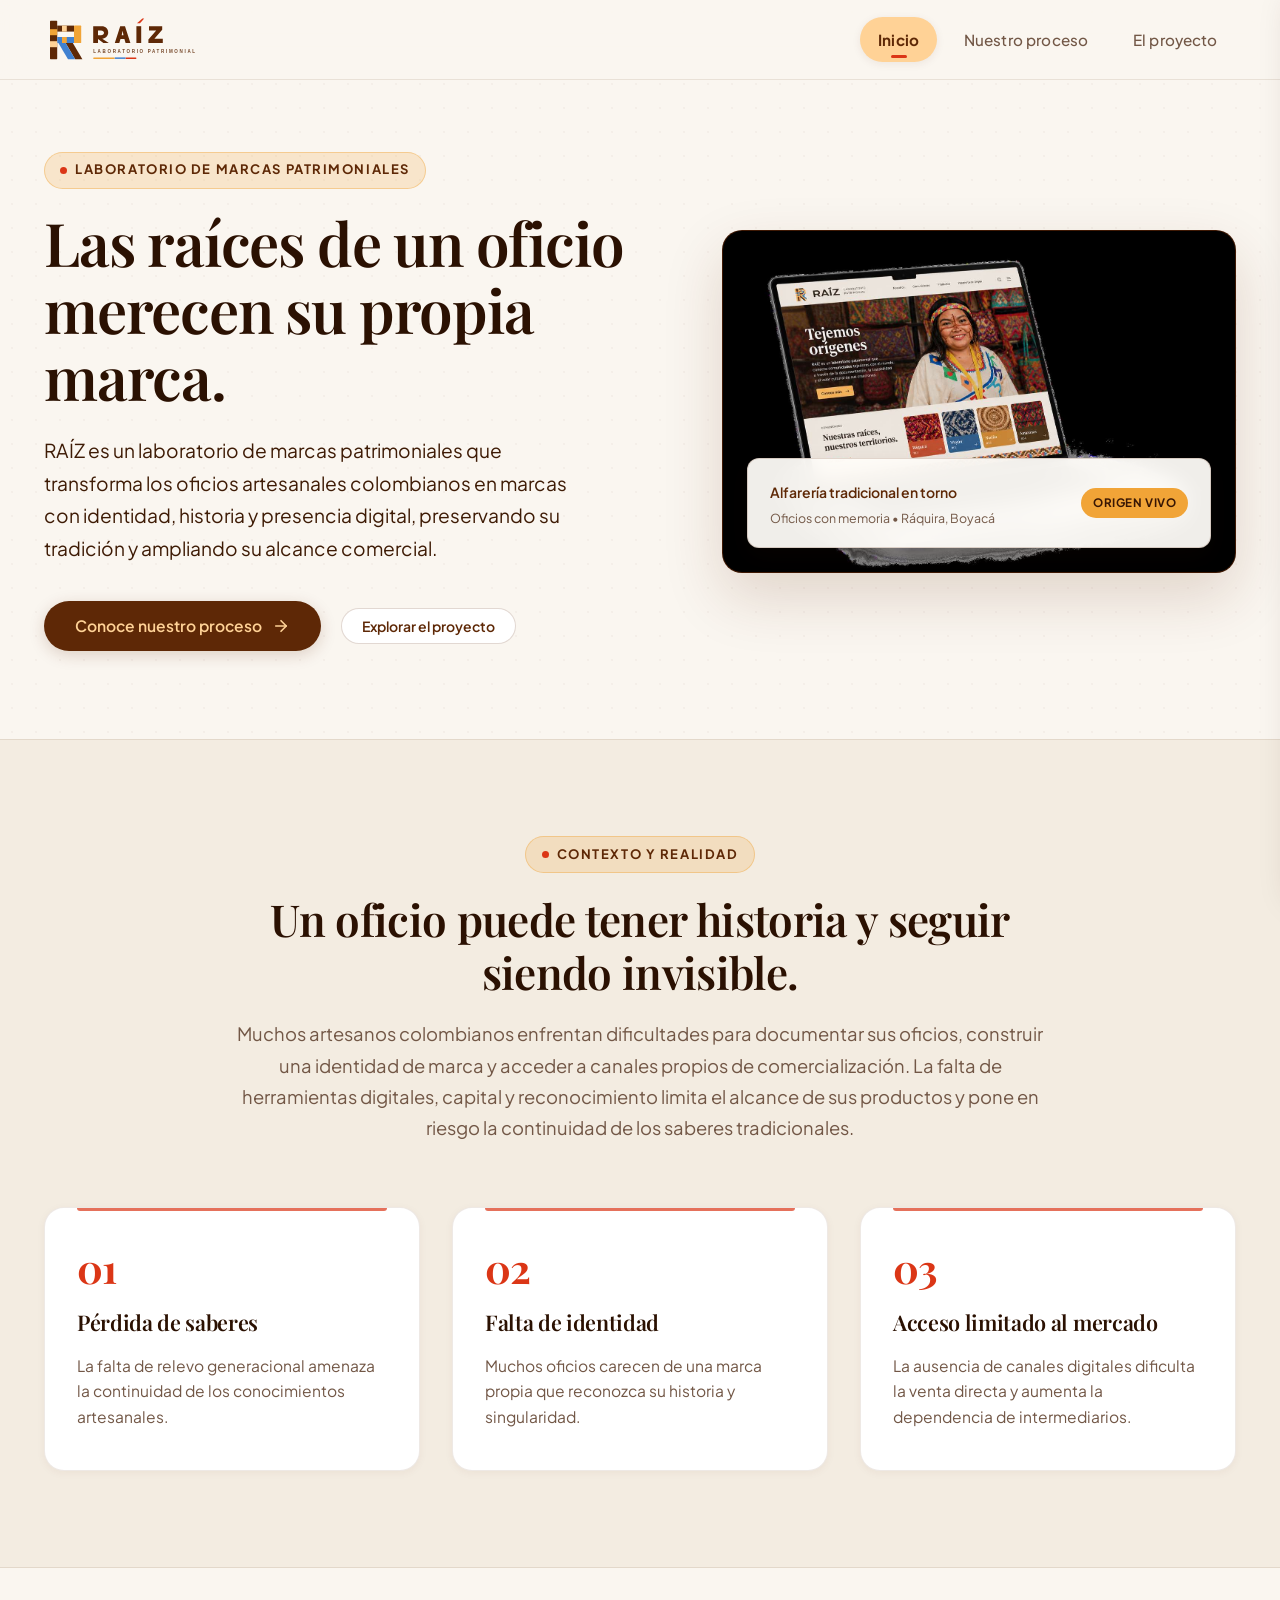
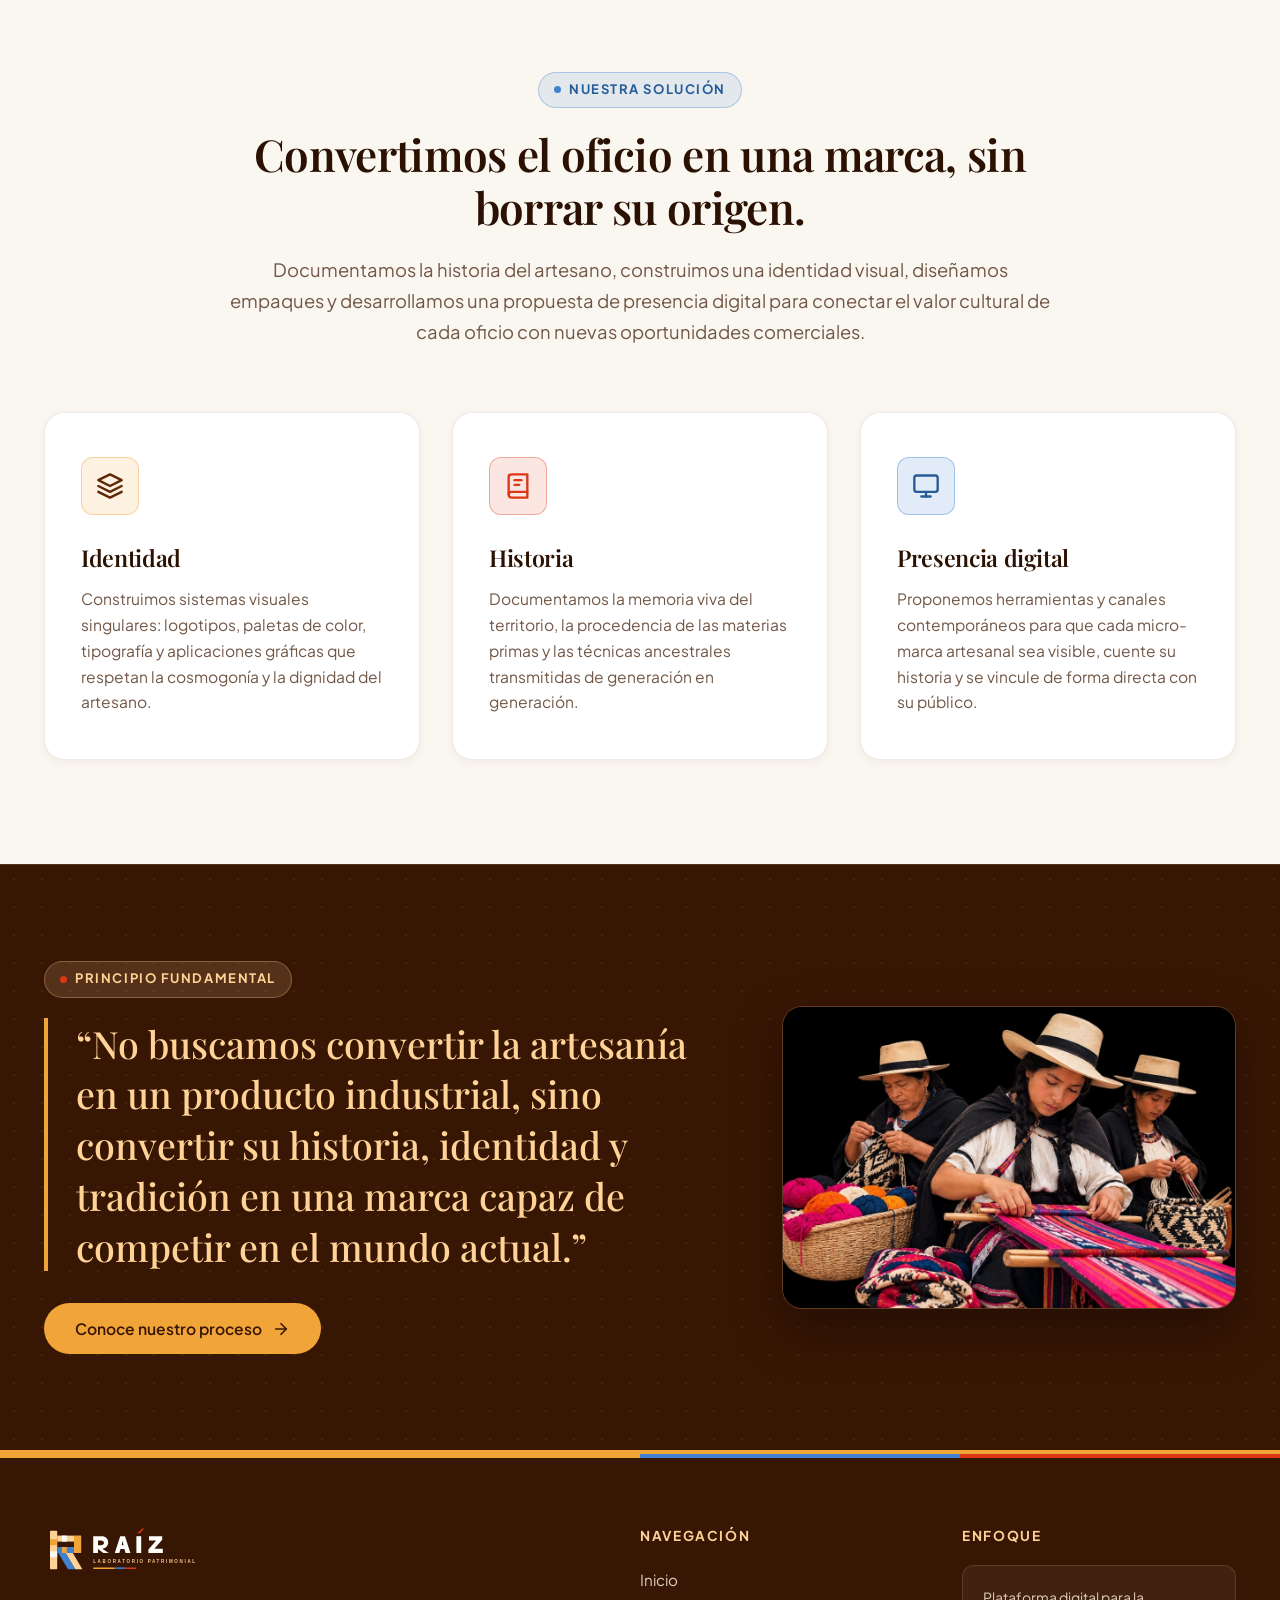
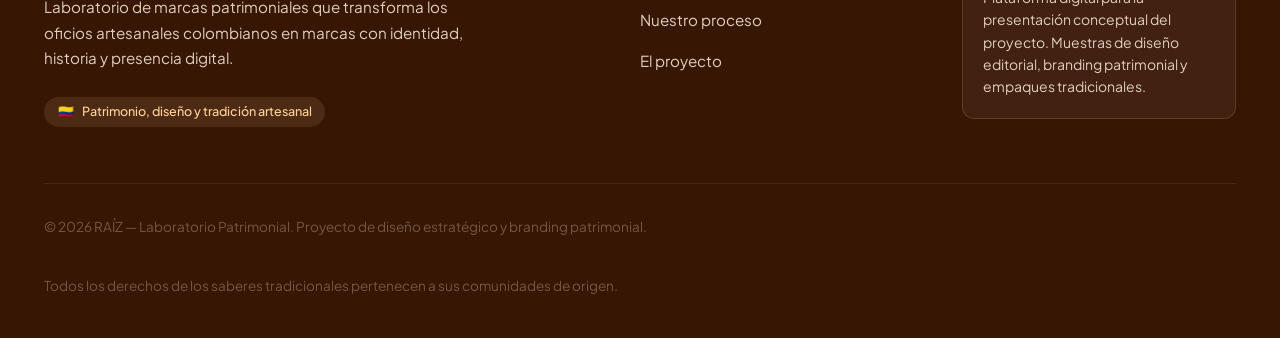
==== index.html @ babc3387 "Subida de archivos" ====
<!DOCTYPE html>
<html lang="es">
<head>
  <meta charset="UTF-8">
  <meta name="viewport" content="width=device-width, initial-scale=1.0">
  <title>RAÍZ — Laboratorio Patrimonial | Las raíces de un oficio merecen su propia marca</title>
  <meta name="description" content="Laboratorio de marcas patrimoniales que transforma los oficios artesanales colombianos en marcas con identidad, historia y presencia digital.">
  <link rel="icon" type="image/svg+xml" href="assets/images/raiz-isotype.svg">
  
  <!-- Stylesheets -->
  <link rel="stylesheet" href="assets/css/variables.css">
  <link rel="stylesheet" href="assets/css/main.css">
  <link rel="stylesheet" href="assets/css/editorial.css">
</head>
<body>
  <a href="#main-content" class="skip-link">Saltar al contenido principal</a>

  <!-- Shared Site Header -->
  <header class="site-header" role="banner">
    <div class="container header-inner">
      <a href="index.html" class="brand-link" aria-label="RAÍZ — Laboratorio Patrimonial - Inicio">
        <img src="assets/images/raiz-logo.svg" alt="RAÍZ Laboratorio Patrimonial" class="brand-logo-img" width="220" height="60">
      </a>

      <!-- Desktop Navigation -->
      <nav class="main-nav" aria-label="Navegación principal">
        <ul class="nav-list">
          <li><a href="index.html" class="nav-link active" aria-current="page">Inicio</a></li>
          <li><a href="proceso.html" class="nav-link">Nuestro proceso</a></li>
          <li><a href="proyecto.html" class="nav-link">El proyecto</a></li>
        </ul>
      </nav>

      <!-- Mobile Navigation Toggle -->
      <button class="mobile-nav-toggle" type="button" aria-label="Abrir menú de navegación" aria-expanded="false" aria-controls="mobile-drawer">
        <svg viewBox="0 0 24 24" fill="none" stroke="currentColor">
          <line x1="3" y1="6" x2="21" y2="6"></line>
          <line x1="3" y1="12" x2="21" y2="12"></line>
          <line x1="3" y1="18" x2="21" y2="18"></line>
        </svg>
      </button>
    </div>
  </header>

  <!-- Mobile Drawer Overlay & Drawer -->
  <div class="mobile-drawer-overlay" aria-hidden="true"></div>
  <aside id="mobile-drawer" class="mobile-drawer" aria-label="Menú móvil" aria-hidden="true">
    <div class="drawer-header">
      <img src="assets/images/raiz-logo.svg" alt="RAÍZ" style="height: 38px;">
      <button class="drawer-close-btn" type="button" aria-label="Cerrar menú">&times;</button>
    </div>
    <ul class="mobile-nav-list">
      <li><a href="index.html" class="mobile-nav-link active" aria-current="page">Inicio</a></li>
      <li><a href="proceso.html" class="mobile-nav-link">Nuestro proceso</a></li>
      <li><a href="proyecto.html" class="mobile-nav-link">El proyecto</a></li>
    </ul>
    <div class="drawer-footer">
      <p><strong>RAÍZ</strong><br>Laboratorio de Marcas Patrimoniales para artesanos colombianos.</p>
    </div>
  </aside>

  <!-- Main Content -->
  <main id="main-content">
    
    <!-- Sección 1: Portada principal (Hero) -->
    <section class="hero-section" aria-labelledby="hero-heading">
      <div class="container hero-grid">
        <div class="hero-content">
          <div class="section-badge">
            <span class="dot"></span>
            Laboratorio de Marcas Patrimoniales
          </div>
          <h1 id="hero-heading" class="hero-title">
            Las raíces de un oficio merecen su propia marca.
          </h1>
          <p class="hero-description">
            RAÍZ es un laboratorio de marcas patrimoniales que transforma los oficios artesanales colombianos en marcas con identidad, historia y presencia digital, preservando su tradición y ampliando su alcance comercial.
          </p>
          <div class="hero-actions">
            <a href="proceso.html" class="btn btn-primary">
              Conoce nuestro proceso
              <svg width="18" height="18" viewBox="0 0 24 24" fill="none" stroke="currentColor" stroke-width="2.2" stroke-linecap="round" stroke-linejoin="round">
                <line x1="5" y1="12" x2="19" y2="12"></line>
                <polyline points="12 5 19 12 12 19"></polyline>
              </svg>
            </a>
            <a href="proyecto.html" class="btn btn-pill-light">
              Explorar el proyecto
            </a>
          </div>
        </div>

        <div class="hero-visual">
          <div class="hero-image-frame">
            <img src="assets/images/alfarero-torno-portada.jpg" alt="Maestro alfarero tradicional torneando una vasija de barro en su taller" width="800" height="533" loading="eager">
            <div class="hero-caption-card">
              <div>
                <span class="hero-caption-text">Alfarería tradicional en torno</span>
                <span class="hero-caption-sub">Oficios con memoria • Ráquira, Boyacá</span>
              </div>
              <span class="hero-caption-pill">Origen Vivo</span>
            </div>
          </div>
        </div>
      </div>
    </section>

    <!-- Sección 2: La problemática -->
    <section class="problem-section" aria-labelledby="problem-heading">
      <div class="container">
        <div class="section-header-centered">
          <div class="section-badge">
            <span class="dot"></span>
            Contexto y Realidad
          </div>
          <h2 id="problem-heading">Un oficio puede tener historia y seguir siendo invisible.</h2>
          <p>
            Muchos artesanos colombianos enfrentan dificultades para documentar sus oficios, construir una identidad de marca y acceder a canales propios de comercialización. La falta de herramientas digitales, capital y reconocimiento limita el alcance de sus productos y pone en riesgo la continuidad de los saberes tradicionales.
          </p>
        </div>

        <div class="problem-grid">
          <!-- Bloque 01 -->
          <article class="problem-card">
            <span class="problem-number">01</span>
            <h3 class="problem-title">Pérdida de saberes</h3>
            <p class="problem-desc">
              La falta de relevo generacional amenaza la continuidad de los conocimientos artesanales.
            </p>
          </article>

          <!-- Bloque 02 -->
          <article class="problem-card">
            <span class="problem-number">02</span>
            <h3 class="problem-title">Falta de identidad</h3>
            <p class="problem-desc">
              Muchos oficios carecen de una marca propia que reconozca su historia y singularidad.
            </p>
          </article>

          <!-- Bloque 03 -->
          <article class="problem-card">
            <span class="problem-number">03</span>
            <h3 class="problem-title">Acceso limitado al mercado</h3>
            <p class="problem-desc">
              La ausencia de canales digitales dificulta la venta directa y aumenta la dependencia de intermediarios.
            </p>
          </article>
        </div>
      </div>
    </section>

    <!-- Sección 3: La propuesta de valor -->
    <section class="value-section" aria-labelledby="value-heading">
      <div class="container">
        <div class="section-header-centered">
          <div class="section-badge blue">
            <span class="dot"></span>
            Nuestra Solución
          </div>
          <h2 id="value-heading">Convertimos el oficio en una marca, sin borrar su origen.</h2>
          <p>
            Documentamos la historia del artesano, construimos una identidad visual, diseñamos empaques y desarrollamos una propuesta de presencia digital para conectar el valor cultural de cada oficio con nuevas oportunidades comerciales.
          </p>
        </div>

        <div class="value-grid">
          <!-- Pilar 1: Identidad -->
          <div class="value-pillar-card">
            <div class="value-icon-box">
              <svg width="28" height="28" viewBox="0 0 24 24" fill="none" stroke="currentColor" stroke-width="2" stroke-linecap="round" stroke-linejoin="round">
                <polygon points="12 2 2 7 12 12 22 7 12 2"></polygon>
                <polyline points="2 17 12 22 22 17"></polyline>
                <polyline points="2 12 12 17 22 12"></polyline>
              </svg>
            </div>
            <h3 class="value-pillar-title">Identidad</h3>
            <p class="value-pillar-desc">
              Construimos sistemas visuales singulares: logotipos, paletas de color, tipografía y aplicaciones gráficas que respetan la cosmogonía y la dignidad del artesano.
            </p>
          </div>

          <!-- Pilar 2: Historia -->
          <div class="value-pillar-card">
            <div class="value-icon-box red">
              <svg width="28" height="28" viewBox="0 0 24 24" fill="none" stroke="currentColor" stroke-width="2" stroke-linecap="round" stroke-linejoin="round">
                <path d="M4 19.5A2.5 2.5 0 0 1 6.5 17H20"></path>
                <path d="M6.5 2H20v20H6.5A2.5 2.5 0 0 1 4 19.5v-15A2.5 2.5 0 0 1 6.5 2z"></path>
                <line x1="9" y1="7" x2="15" y2="7"></line>
                <line x1="9" y1="11" x2="13" y2="11"></line>
              </svg>
            </div>
            <h3 class="value-pillar-title">Historia</h3>
            <p class="value-pillar-desc">
              Documentamos la memoria viva del territorio, la procedencia de las materias primas y las técnicas ancestrales transmitidas de generación en generación.
            </p>
          </div>

          <!-- Pilar 3: Presencia digital -->
          <div class="value-pillar-card">
            <div class="value-icon-box blue">
              <svg width="28" height="28" viewBox="0 0 24 24" fill="none" stroke="currentColor" stroke-width="2" stroke-linecap="round" stroke-linejoin="round">
                <rect x="2" y="3" width="20" height="14" rx="2" ry="2"></rect>
                <line x1="8" y1="21" x2="16" y2="21"></line>
                <line x1="12" y1="17" x2="12" y2="21"></line>
              </svg>
            </div>
            <h3 class="value-pillar-title">Presencia digital</h3>
            <p class="value-pillar-desc">
              Proponemos herramientas y canales contemporáneos para que cada micro-marca artesanal sea visible, cuente su historia y se vincule de forma directa con su público.
            </p>
          </div>
        </div>
      </div>
    </section>

    <!-- Sección 4: Cierre con Manifesto -->
    <section class="manifesto-banner" aria-label="Declaración de principios">
      <div class="container manifesto-grid">
        <div>
          <div class="section-badge" style="background: rgba(255, 210, 150, 0.15); border-color: rgba(255, 210, 150, 0.3); color: var(--color-crema);">
            <span class="dot"></span>
            Principio Fundamental
          </div>
          <blockquote class="manifesto-quote">
            “No buscamos convertir la artesanía en un producto industrial, sino convertir su historia, identidad y tradición en una marca capaz de competir en el mundo actual.”
          </blockquote>
          <a href="proceso.html" class="btn btn-secondary">
            Conoce nuestro proceso
            <svg width="18" height="18" viewBox="0 0 24 24" fill="none" stroke="currentColor" stroke-width="2.2" stroke-linecap="round" stroke-linejoin="round">
              <line x1="5" y1="12" x2="19" y2="12"></line>
              <polyline points="12 5 19 12 12 19"></polyline>
            </svg>
          </a>
        </div>

        <div class="manifesto-image-wrapper">
          <img src="assets/images/tejedoras-ruana-telar.jpg" alt="Maestras artesanas colombianas tejiendo en telar tradicional con hilos de lana multicolores" width="800" height="533" loading="lazy">
        </div>
      </div>
    </section>

  </main>

  <!-- Shared Site Footer -->
  <footer class="site-footer" role="contentinfo">
    <div class="container">
      <div class="footer-top">
        <div class="footer-brand">
          <img src="assets/images/raiz-logo-light.svg" alt="RAÍZ — Laboratorio Patrimonial" class="footer-logo" width="220" height="60">
          <p class="footer-tagline">
            Laboratorio de marcas patrimoniales que transforma los oficios artesanales colombianos en marcas con identidad, historia y presencia digital.
          </p>
          <div class="footer-heritage-pill">
            <span>🇨🇴</span> Patrimonio, diseño y tradición artesanal
          </div>
        </div>

        <div>
          <h4 class="footer-col-title">Navegación</h4>
          <ul class="footer-nav-list">
            <li><a href="index.html" class="footer-nav-link">Inicio</a></li>
            <li><a href="proceso.html" class="footer-nav-link">Nuestro proceso</a></li>
            <li><a href="proyecto.html" class="footer-nav-link">El proyecto</a></li>
          </ul>
        </div>

        <div>
          <h4 class="footer-col-title">Enfoque</h4>
          <div class="footer-note-box">
            Plataforma digital para la presentación conceptual del proyecto. Muestras de diseño editorial, branding patrimonial y empaques tradicionales.
          </div>
        </div>
      </div>

      <div class="footer-bottom">
        <p>&copy; 2026 RAÍZ — Laboratorio Patrimonial. Proyecto de diseño estratégico y branding patrimonial.</p>
        <p>Todos los derechos de los saberes tradicionales pertenecen a sus comunidades de origen.</p>
      </div>
    </div>
  </footer>

  <!-- Scripts -->
  <script src="assets/js/nav.js"></script>
  <script src="assets/js/router.js"></script>
</body>
</html>
---- assets/css/variables.css ----
:root {
  /* RAÍZ Official Chromatic Palette */
  --color-crema: #FFD296;
  --color-naranja: #F1A437;
  --color-rojo: #DB3616;
  --color-azul: #4081D1;
  --color-cafe: #5E2806;
  
  /* Derived & Editorial Hues */
  --color-cafe-dark: #381604;
  --color-cafe-deep: #250E02;
  --color-cafe-soft: #7C4018;
  --color-naranja-soft: #F9CA80;
  --color-crema-light: #FFF0DB;
  --color-crema-subtle: #FAF2E6;
  --color-azul-soft: #EBF3FC;
  --color-rojo-soft: #FDECE9;
  
  /* Editorial Canvas & Backgrounds */
  --bg-primary: #FAF6F0;
  --bg-secondary: #F3ECE1;
  --bg-tertiary: #E8DCCF;
  --bg-card: #FFFFFF;
  --bg-dark: #381604;
  --bg-dark-card: #4A1F05;
  
  /* Text & Foreground */
  --text-main: #3E1B05;
  --text-heading: #2B1102;
  --text-muted: #725746;
  --text-dim: #988070;
  --text-light: #FFFDF9;
  --text-light-muted: #DFCEBE;
  
  /* Borders & Dividers */
  --border-light: rgba(94, 40, 6, 0.1);
  --border-medium: rgba(94, 40, 6, 0.18);
  --border-strong: rgba(94, 40, 6, 0.35);
  --border-warm: rgba(241, 164, 55, 0.3);
  --border-dark: rgba(255, 210, 150, 0.15);
  
  /* Shadows */
  --shadow-sm: 0 2px 8px rgba(94, 40, 6, 0.05);
  --shadow-md: 0 8px 24px rgba(94, 40, 6, 0.08);
  --shadow-lg: 0 16px 40px rgba(94, 40, 6, 0.12);
  --shadow-xl: 0 24px 60px rgba(94, 40, 6, 0.16);
  --shadow-inner: inset 0 2px 4px rgba(94, 40, 6, 0.06);

  /* Typography */
  --font-serif: 'Playfair Display', Georgia, 'Times New Roman', serif;
  --font-sans: 'Plus Jakarta Sans', system-ui, -apple-system, BlinkMacSystemFont, 'Segoe UI', Roboto, sans-serif;
  
  /* Layout Spacing */
  --container-max: 1240px;
  --container-wide: 1360px;
  --header-height: 80px;
  --radius-sm: 6px;
  --radius-md: 12px;
  --radius-lg: 20px;
  --radius-pill: 9999px;
  
  /* Transitions */
  --transition-fast: 0.18s cubic-bezier(0.16, 1, 0.3, 1);
  --transition-base: 0.28s cubic-bezier(0.16, 1, 0.3, 1);
  --transition-slow: 0.45s cubic-bezier(0.16, 1, 0.3, 1);
}
---- assets/css/main.css ----
/* ==========================================================================
   RAÍZ — Laboratorio Patrimonial
   Main Stylesheet: Global Layout, Navigation, Header, Footer & Components
   ========================================================================== */

@import url('https://fonts.googleapis.com/css2?family=Playfair+Display:ital,wght@0,400;0,600;0,700;1,400;1,600&family=Plus+Jakarta+Sans:wght@300;400;500;600;700&display=swap');
@import url('./variables.css');

*, *::before, *::after {
  box-sizing: border-box;
  margin: 0;
  padding: 0;
}

html {
  font-size: 16px;
  scroll-behavior: smooth;
  -webkit-text-size-adjust: 100%;
  color-scheme: light;
}

body {
  font-family: var(--font-sans);
  font-size: 1.0625rem;
  line-height: 1.68;
  color: var(--text-main);
  background-color: var(--bg-primary);
  background-image: radial-gradient(rgba(94, 40, 6, 0.035) 1px, transparent 1px);
  background-size: 24px 24px;
  min-height: 100vh;
  display: flex;
  flex-direction: column;
  overflow-x: hidden;
  -webkit-font-smoothing: antialiased;
  -moz-osx-font-smoothing: grayscale;
}

/* Skip link for accessibility */
.skip-link {
  position: absolute;
  top: -60px;
  left: 20px;
  background: var(--color-cafe);
  color: var(--color-crema);
  padding: 10px 18px;
  z-index: 1000;
  border-radius: var(--radius-sm);
  font-size: 0.9rem;
  font-weight: 600;
  text-decoration: none;
  transition: top var(--transition-fast);
}
.skip-link:focus {
  top: 15px;
  outline: 3px solid var(--color-naranja);
}

/* Layout Utilities */
.container {
  width: 100%;
  max-width: var(--container-max);
  margin-left: auto;
  margin-right: auto;
  padding-left: 1.5rem;
  padding-right: 1.5rem;
}

.container-wide {
  width: 100%;
  max-width: var(--container-wide);
  margin-left: auto;
  margin-right: auto;
  padding-left: 1.5rem;
  padding-right: 1.5rem;
}

/* Typography Standards */
h1, h2, h3, h4, h5, h6 {
  font-family: var(--font-serif);
  color: var(--text-heading);
  line-height: 1.2;
  font-weight: 600;
  letter-spacing: -0.015em;
}

h1 {
  font-size: clamp(2.35rem, 5vw, 3.75rem);
  line-height: 1.12;
}

h2 {
  font-size: clamp(1.85rem, 3.8vw, 2.75rem);
  line-height: 1.2;
}

h3 {
  font-size: clamp(1.35rem, 2.4vw, 1.85rem);
  line-height: 1.3;
}

h4 {
  font-size: 1.25rem;
  line-height: 1.4;
}

p {
  margin-bottom: 1.25rem;
  color: var(--text-muted);
}
p:last-child {
  margin-bottom: 0;
}

.lead-text {
  font-size: clamp(1.125rem, 1.8vw, 1.325rem);
  line-height: 1.65;
  color: var(--text-main);
  font-weight: 400;
}

a {
  color: var(--color-cafe);
  text-decoration: none;
  transition: color var(--transition-fast);
}

img {
  max-width: 100%;
  height: auto;
  display: block;
}

/* ==========================================================================
   Global Header & Navigation
   ========================================================================== */
.site-header {
  position: sticky;
  top: 0;
  z-index: 100;
  height: var(--header-height);
  background: rgba(250, 246, 240, 0.94);
  backdrop-filter: blur(14px);
  -webkit-backdrop-filter: blur(14px);
  border-bottom: 1px solid var(--border-light);
  display: flex;
  align-items: center;
  transition: background var(--transition-fast), box-shadow var(--transition-fast);
}

.site-header.is-scrolled {
  background: rgba(250, 246, 240, 0.98);
  box-shadow: 0 4px 20px rgba(94, 40, 6, 0.07);
}

.header-inner {
  display: flex;
  align-items: center;
  justify-content: space-between;
  width: 100%;
}

.brand-link {
  display: inline-flex;
  align-items: center;
  text-decoration: none;
  transition: transform var(--transition-fast), opacity var(--transition-fast);
}

.brand-link:hover {
  transform: translateY(-1px);
}

.brand-logo-img {
  height: 48px;
  width: auto;
  display: block;
}

/* Main Navigation */
.main-nav {
  display: flex;
  align-items: center;
}

.nav-list {
  display: flex;
  align-items: center;
  gap: 0.5rem;
  list-style: none;
}

.nav-link {
  position: relative;
  display: inline-flex;
  align-items: center;
  padding: 0.6rem 1.15rem;
  font-size: 0.95rem;
  font-weight: 500;
  color: var(--text-muted);
  border-radius: var(--radius-pill);
  transition: all var(--transition-fast);
  letter-spacing: 0.01em;
}

.nav-link:hover {
  color: var(--color-cafe);
  background-color: rgba(241, 164, 55, 0.12);
}

.nav-link.active {
  color: var(--color-cafe);
  background-color: var(--color-crema);
  font-weight: 700;
  box-shadow: 0 2px 8px rgba(94, 40, 6, 0.08);
}

.nav-link.active::after {
  content: '';
  position: absolute;
  bottom: 4px;
  left: 50%;
  transform: translateX(-50%);
  width: 16px;
  height: 2.5px;
  background-color: var(--color-rojo);
  border-radius: 2px;
}

/* Mobile Nav Toggle Button */
.mobile-nav-toggle {
  display: none;
  background: transparent;
  border: 1px solid var(--border-medium);
  border-radius: var(--radius-sm);
  padding: 0.55rem;
  color: var(--color-cafe);
  cursor: pointer;
  align-items: center;
  justify-content: center;
  transition: background var(--transition-fast);
}

.mobile-nav-toggle:hover {
  background: rgba(94, 40, 6, 0.05);
}

.mobile-nav-toggle svg {
  width: 24px;
  height: 24px;
  stroke: var(--color-cafe);
  stroke-width: 2;
  stroke-linecap: round;
}

/* Mobile Nav Drawer */
.mobile-drawer-overlay {
  display: none;
  position: fixed;
  inset: 0;
  background: rgba(56, 22, 4, 0.45);
  backdrop-filter: blur(4px);
  z-index: 150;
  opacity: 0;
  transition: opacity var(--transition-base);
}

.mobile-drawer {
  position: fixed;
  top: 0;
  right: -320px;
  width: min(300px, 85vw);
  height: 100vh;
  background: var(--bg-primary);
  border-left: 1px solid var(--border-medium);
  box-shadow: -8px 0 32px rgba(56, 22, 4, 0.15);
  z-index: 200;
  padding: 2rem 1.5rem;
  display: flex;
  flex-direction: column;
  transition: right var(--transition-base);
}

.mobile-drawer.is-open {
  right: 0;
}

.mobile-drawer-overlay.is-open {
  display: block;
  opacity: 1;
}

.drawer-header {
  display: flex;
  align-items: center;
  justify-content: space-between;
  margin-bottom: 2.5rem;
  padding-bottom: 1rem;
  border-bottom: 1px solid var(--border-light);
}

.drawer-close-btn {
  background: transparent;
  border: none;
  font-size: 1.5rem;
  cursor: pointer;
  color: var(--color-cafe);
  padding: 0.4rem;
}

.mobile-nav-list {
  list-style: none;
  display: flex;
  flex-direction: column;
  gap: 0.75rem;
}

.mobile-nav-link {
  display: block;
  padding: 0.85rem 1.25rem;
  font-size: 1.1rem;
  font-weight: 500;
  color: var(--text-main);
  border-radius: var(--radius-sm);
  transition: background var(--transition-fast);
}

.mobile-nav-link.active {
  background: var(--color-crema);
  font-weight: 700;
  color: var(--color-cafe);
  border-left: 4px solid var(--color-rojo);
}

.drawer-footer {
  margin-top: auto;
  font-size: 0.85rem;
  color: var(--text-muted);
  border-top: 1px solid var(--border-light);
  padding-top: 1.5rem;
}

/* ==========================================================================
   Buttons & Interactive Elements
   ========================================================================== */
.btn {
  display: inline-flex;
  align-items: center;
  justify-content: center;
  gap: 0.65rem;
  font-family: var(--font-sans);
  font-size: 0.975rem;
  font-weight: 600;
  line-height: 1;
  padding: 0.95rem 1.85rem;
  border-radius: var(--radius-pill);
  text-decoration: none;
  cursor: pointer;
  transition: all var(--transition-base);
  border: 1px solid transparent;
  white-space: nowrap;
}

.btn-primary {
  background: var(--color-cafe);
  color: var(--color-crema);
  box-shadow: 0 4px 16px rgba(94, 40, 6, 0.18);
}

.btn-primary:hover {
  background: var(--color-cafe-dark);
  color: #FFFFFF;
  transform: translateY(-2px);
  box-shadow: 0 8px 24px rgba(94, 40, 6, 0.25);
}

.btn-primary svg {
  transition: transform var(--transition-fast);
}
.btn-primary:hover svg {
  transform: translateX(4px);
}

.btn-secondary {
  background: var(--color-naranja);
  color: var(--color-cafe-dark);
}

.btn-secondary:hover {
  background: #E89B2B;
  transform: translateY(-2px);
  box-shadow: 0 6px 18px rgba(241, 164, 55, 0.3);
}

.btn-outline {
  background: transparent;
  border-color: var(--color-cafe);
  color: var(--color-cafe);
}

.btn-outline:hover {
  background: var(--color-cafe);
  color: var(--color-crema);
  transform: translateY(-2px);
}

.btn-pill-light {
  background: var(--bg-card);
  border: 1px solid var(--border-medium);
  color: var(--color-cafe);
  font-size: 0.875rem;
  padding: 0.6rem 1.25rem;
}
.btn-pill-light:hover {
  background: var(--color-crema);
  border-color: var(--color-naranja);
}

/* Badges & Section Accents */
.section-badge {
  display: inline-flex;
  align-items: center;
  gap: 0.5rem;
  font-size: 0.8125rem;
  font-weight: 700;
  text-transform: uppercase;
  letter-spacing: 0.12em;
  color: var(--color-cafe);
  background: rgba(241, 164, 55, 0.2);
  border: 1px solid rgba(241, 164, 55, 0.4);
  padding: 0.4rem 0.95rem;
  border-radius: var(--radius-pill);
  margin-bottom: 1.25rem;
}

.section-badge .dot {
  width: 7px;
  height: 7px;
  background-color: var(--color-rojo);
  border-radius: 50%;
  display: inline-block;
}

.section-badge.blue {
  background: rgba(64, 129, 209, 0.12);
  border-color: rgba(64, 129, 209, 0.35);
  color: #275C9A;
}
.section-badge.blue .dot {
  background-color: var(--color-azul);
}

/* ==========================================================================
   Global Footer
   ========================================================================== */
.site-footer {
  margin-top: auto;
  background: var(--bg-dark);
  color: var(--text-light-muted);
  padding: 4.5rem 0 2.5rem;
  border-top: 4px solid var(--color-naranja);
  position: relative;
  overflow: hidden;
}

.site-footer::before {
  content: '';
  position: absolute;
  top: 0;
  left: 0;
  right: 0;
  height: 4px;
  background: linear-gradient(90deg, var(--color-naranja) 0%, var(--color-naranja) 50%, var(--color-azul) 50%, var(--color-azul) 75%, var(--color-rojo) 75%, var(--color-rojo) 100%);
}

.footer-top {
  display: grid;
  grid-template-columns: 2fr 1fr 1fr;
  gap: 3rem;
  margin-bottom: 3.5rem;
}

.footer-brand {
  max-width: 440px;
}

.footer-logo {
  height: 48px;
  width: auto;
  margin-bottom: 1.25rem;
}

.footer-tagline {
  font-size: 0.95rem;
  line-height: 1.7;
  color: var(--text-light-muted);
  margin-bottom: 1.5rem;
}

.footer-col-title {
  font-family: var(--font-sans);
  font-size: 0.85rem;
  font-weight: 700;
  text-transform: uppercase;
  letter-spacing: 0.12em;
  color: var(--color-crema);
  margin-bottom: 1.25rem;
}

.footer-nav-list {
  list-style: none;
  display: flex;
  flex-direction: column;
  gap: 0.75rem;
}

.footer-nav-link {
  color: var(--text-light-muted);
  font-size: 0.95rem;
  transition: color var(--transition-fast), transform var(--transition-fast);
  display: inline-block;
}

.footer-nav-link:hover {
  color: var(--color-crema);
  transform: translateX(4px);
}

.footer-note-box {
  background: rgba(255, 255, 255, 0.05);
  border: 1px solid rgba(255, 210, 150, 0.15);
  border-radius: var(--radius-md);
  padding: 1.25rem;
  font-size: 0.875rem;
  line-height: 1.6;
  color: #DFCEBE;
}

.footer-bottom {
  padding-top: 2rem;
  border-top: 1px solid rgba(255, 255, 255, 0.08);
  display: flex;
  align-items: center;
  justify-content: space-between;
  flex-wrap: wrap;
  gap: 1rem;
  font-size: 0.85rem;
  color: rgba(223, 206, 190, 0.7);
}

.footer-heritage-pill {
  display: inline-flex;
  align-items: center;
  gap: 0.5rem;
  background: rgba(255, 210, 150, 0.1);
  padding: 0.3rem 0.85rem;
  border-radius: var(--radius-pill);
  color: var(--color-crema);
  font-size: 0.785rem;
  font-weight: 500;
}

/* ==========================================================================
   Responsive Breakpoints
   ========================================================================== */
@media (max-width: 900px) {
  .site-header {
    height: 70px;
  }
  .main-nav {
    display: none;
  }
  .mobile-nav-toggle {
    display: inline-flex;
  }
  .footer-top {
    grid-template-columns: 1fr;
    gap: 2.5rem;
  }
  .footer-bottom {
    flex-direction: column;
    align-items: flex-start;
  }
}

@media (prefers-reduced-motion: reduce) {
  *, *::before, *::after {
    animation-duration: 0.01ms !important;
    animation-iteration-count: 1 !important;
    transition-duration: 0.01ms !important;
    scroll-behavior: auto !important;
  }
}
---- assets/css/editorial.css ----
/* ==========================================================================
   RAÍZ — Laboratorio Patrimonial
   Editorial Stylesheet: Editorial Layouts, Hero, Grids, Gallery & Video
   ========================================================================== */

/* Page Header / Intro Banner for secondary pages */
.page-intro-header {
  padding: 4.5rem 0 3.5rem;
  background: linear-gradient(180deg, rgba(255, 210, 150, 0.22) 0%, rgba(250, 246, 240, 0) 100%);
  border-bottom: 1px solid var(--border-light);
  position: relative;
}

.intro-content {
  max-width: 820px;
}

.intro-content h1 {
  margin-bottom: 1.25rem;
}

.intro-content p.lead-text {
  font-size: 1.25rem;
  color: var(--text-main);
  line-height: 1.65;
}

/* ==========================================================================
   PAGE 1: INICIO COMPONENTS
   ========================================================================== */

/* Hero Section */
.hero-section {
  padding: 4.5rem 0 5.5rem;
  position: relative;
  overflow: hidden;
}

.hero-grid {
  display: grid;
  grid-template-columns: 1.15fr 0.95fr;
  gap: 3.5rem;
  align-items: center;
}

.hero-content {
  position: relative;
  z-index: 2;
}

.hero-title {
  margin-bottom: 1.5rem;
  color: var(--text-heading);
  letter-spacing: -0.02em;
}

.hero-description {
  font-size: 1.2rem;
  line-height: 1.7;
  color: var(--text-main);
  margin-bottom: 2.25rem;
  max-width: 540px;
}

.hero-actions {
  display: flex;
  align-items: center;
  gap: 1.25rem;
  flex-wrap: wrap;
}

.hero-visual {
  position: relative;
}

.hero-image-frame {
  position: relative;
  border-radius: var(--radius-lg);
  overflow: hidden;
  box-shadow: var(--shadow-xl);
  border: 1px solid var(--border-medium);
  background-color: var(--color-cafe-dark);
}

.hero-image-frame img {
  width: 100%;
  height: auto;
  object-fit: cover;
  display: block;
  transition: transform var(--transition-slow);
}

.hero-image-frame:hover img {
  transform: scale(1.02);
}

.hero-caption-card {
  position: absolute;
  bottom: 1.5rem;
  left: 1.5rem;
  right: 1.5rem;
  background: rgba(255, 253, 249, 0.94);
  backdrop-filter: blur(10px);
  -webkit-backdrop-filter: blur(10px);
  padding: 1.15rem 1.35rem;
  border-radius: var(--radius-md);
  border: 1px solid var(--border-medium);
  box-shadow: var(--shadow-md);
  display: flex;
  align-items: center;
  justify-content: space-between;
  gap: 1rem;
}

.hero-caption-text {
  font-size: 0.875rem;
  font-weight: 600;
  color: var(--color-cafe);
  line-height: 1.4;
}

.hero-caption-sub {
  font-size: 0.775rem;
  color: var(--text-muted);
  font-weight: 400;
  display: block;
  margin-top: 2px;
}

.hero-caption-pill {
  background: var(--color-naranja);
  color: var(--color-cafe-dark);
  font-size: 0.725rem;
  font-weight: 700;
  padding: 0.35rem 0.75rem;
  border-radius: var(--radius-pill);
  text-transform: uppercase;
  letter-spacing: 0.05em;
  white-space: nowrap;
}

/* Problem Section */
.problem-section {
  padding: 6rem 0;
  background: var(--bg-secondary);
  border-top: 1px solid var(--border-light);
  border-bottom: 1px solid var(--border-light);
  position: relative;
}

.section-header-centered {
  text-align: center;
  max-width: 820px;
  margin: 0 auto 4rem;
}

.section-header-centered h2 {
  margin-bottom: 1.25rem;
}

.section-header-centered p {
  font-size: 1.15rem;
  line-height: 1.7;
}

.problem-grid {
  display: grid;
  grid-template-columns: repeat(3, 1fr);
  gap: 2rem;
}

.problem-card {
  background: var(--bg-card);
  padding: 2.5rem 2rem;
  border-radius: var(--radius-lg);
  border: 1px solid var(--border-light);
  box-shadow: var(--shadow-sm);
  transition: transform var(--transition-base), box-shadow var(--transition-base), border-color var(--transition-base);
  position: relative;
  display: flex;
  flex-direction: column;
}

.problem-card:hover {
  transform: translateY(-4px);
  box-shadow: var(--shadow-lg);
  border-color: var(--color-naranja);
}

.problem-card::before {
  content: '';
  position: absolute;
  top: 0;
  left: 2rem;
  right: 2rem;
  height: 3px;
  background: var(--color-rojo);
  border-radius: 0 0 3px 3px;
  opacity: 0.7;
}

.problem-number {
  font-family: var(--font-serif);
  font-size: 2.5rem;
  font-weight: 700;
  color: var(--color-rojo);
  line-height: 1;
  margin-bottom: 1.25rem;
  letter-spacing: -0.03em;
}

.problem-title {
  font-size: 1.35rem;
  margin-bottom: 1rem;
  color: var(--text-heading);
}

.problem-desc {
  font-size: 0.975rem;
  line-height: 1.65;
  color: var(--text-muted);
}

/* Value Proposition Section */
.value-section {
  padding: 6.5rem 0;
  background: var(--bg-primary);
  position: relative;
}

.value-grid {
  display: grid;
  grid-template-columns: repeat(3, 1fr);
  gap: 2rem;
  margin-top: 3.5rem;
}

.value-pillar-card {
  background: var(--bg-card);
  border-radius: var(--radius-lg);
  padding: 2.75rem 2.25rem;
  border: 1px solid var(--border-light);
  box-shadow: var(--shadow-sm);
  position: relative;
  transition: all var(--transition-base);
  overflow: hidden;
}

.value-pillar-card:hover {
  transform: translateY(-5px);
  box-shadow: var(--shadow-xl);
  border-color: var(--color-naranja);
}

.value-icon-box {
  width: 58px;
  height: 58px;
  border-radius: var(--radius-md);
  background: rgba(241, 164, 55, 0.15);
  border: 1px solid rgba(241, 164, 55, 0.4);
  display: flex;
  align-items: center;
  justify-content: center;
  color: var(--color-cafe);
  margin-bottom: 1.75rem;
}

.value-icon-box.blue {
  background: rgba(64, 129, 209, 0.15);
  border-color: rgba(64, 129, 209, 0.4);
  color: #265B96;
}

.value-icon-box.red {
  background: rgba(219, 54, 22, 0.12);
  border-color: rgba(219, 54, 22, 0.35);
  color: var(--color-rojo);
}

.value-pillar-title {
  font-size: 1.45rem;
  margin-bottom: 0.85rem;
  color: var(--text-heading);
}

.value-pillar-desc {
  font-size: 0.975rem;
  line-height: 1.65;
  color: var(--text-muted);
}

/* Closing Manifesto Banner */
.manifesto-banner {
  padding: 6rem 0;
  background: var(--bg-dark);
  color: var(--text-light);
  position: relative;
  overflow: hidden;
  border-top: 1px solid var(--border-dark);
}

.manifesto-banner::before {
  content: '';
  position: absolute;
  inset: 0;
  background-image: radial-gradient(rgba(255, 210, 150, 0.08) 1px, transparent 1px);
  background-size: 28px 28px;
  pointer-events: none;
}

.manifesto-grid {
  display: grid;
  grid-template-columns: 1.2fr 0.8fr;
  gap: 3.5rem;
  align-items: center;
  position: relative;
  z-index: 2;
}

.manifesto-quote {
  font-family: var(--font-serif);
  font-size: clamp(1.65rem, 3.2vw, 2.35rem);
  line-height: 1.35;
  font-weight: 500;
  color: var(--color-crema);
  margin-bottom: 2rem;
  border-left: 4px solid var(--color-naranja);
  padding-left: 1.75rem;
}

.manifesto-image-wrapper {
  border-radius: var(--radius-lg);
  overflow: hidden;
  box-shadow: 0 20px 50px rgba(0, 0, 0, 0.35);
  border: 1px solid rgba(255, 210, 150, 0.2);
}

.manifesto-image-wrapper img {
  width: 100%;
  height: 100%;
  object-fit: cover;
}

/* ==========================================================================
   PAGE 2: NUESTRO PROCESO COMPONENTS
   ========================================================================== */

/* 5 Stages Sequence */
.stages-section {
  padding: 5.5rem 0 6.5rem;
  position: relative;
}

.stages-flow {
  display: flex;
  flex-direction: column;
  gap: 2.25rem;
  margin-top: 3.5rem;
  position: relative;
}

.stage-step-card {
  background: var(--bg-card);
  border-radius: var(--radius-lg);
  border: 1px solid var(--border-light);
  padding: 2.25rem;
  box-shadow: var(--shadow-sm);
  display: grid;
  grid-template-columns: 120px 1.4fr 1fr;
  gap: 2.5rem;
  align-items: center;
  transition: transform var(--transition-base), box-shadow var(--transition-base), border-color var(--transition-base);
  position: relative;
  overflow: hidden;
}

.stage-step-card:hover {
  transform: translateY(-3px);
  box-shadow: var(--shadow-lg);
  border-color: var(--color-naranja);
}

.stage-number-col {
  text-align: center;
  border-right: 1px solid var(--border-light);
  padding-right: 1.5rem;
}

.stage-number {
  font-family: var(--font-serif);
  font-size: 3rem;
  font-weight: 700;
  color: var(--color-cafe);
  line-height: 1;
}

.stage-step-card:nth-child(1) .stage-number { color: var(--color-cafe); }
.stage-step-card:nth-child(2) .stage-number { color: var(--color-naranja); }
.stage-step-card:nth-child(3) .stage-number { color: var(--color-rojo); }
.stage-step-card:nth-child(4) .stage-number { color: var(--color-azul); }
.stage-step-card:nth-child(5) .stage-number { color: var(--color-cafe); }

.stage-tag {
  font-size: 0.75rem;
  font-weight: 700;
  text-transform: uppercase;
  letter-spacing: 0.1em;
  color: var(--text-dim);
  margin-top: 0.4rem;
  display: block;
}

.stage-info-col h3 {
  font-size: 1.6rem;
  margin-bottom: 0.85rem;
  color: var(--text-heading);
}

.stage-info-col p {
  font-size: 1.05rem;
  line-height: 1.65;
  color: var(--text-muted);
}

.stage-note-badge {
  display: inline-block;
  margin-top: 0.85rem;
  font-size: 0.8rem;
  padding: 0.35rem 0.85rem;
  background: rgba(64, 129, 209, 0.1);
  color: #275C9A;
  border-radius: var(--radius-pill);
  font-weight: 600;
}

.stage-visual-col {
  position: relative;
}

.stage-img-box {
  width: 100%;
  height: 170px;
  border-radius: var(--radius-md);
  overflow: hidden;
  box-shadow: var(--shadow-sm);
  border: 1px solid var(--border-light);
}

.stage-img-box img {
  width: 100%;
  height: 100%;
  object-fit: cover;
  transition: transform var(--transition-base);
}

.stage-step-card:hover .stage-img-box img {
  transform: scale(1.05);
}

/* Entregables Grid */
.deliverables-section {
  padding: 6rem 0;
  background: var(--bg-secondary);
  border-top: 1px solid var(--border-light);
  border-bottom: 1px solid var(--border-light);
}

.deliverables-grid {
  display: grid;
  grid-template-columns: repeat(3, 1fr);
  gap: 2rem;
  margin-top: 3.5rem;
}

.deliverable-card {
  background: var(--bg-card);
  border-radius: var(--radius-lg);
  padding: 2.25rem 2rem;
  border: 1px solid var(--border-light);
  box-shadow: var(--shadow-sm);
  transition: all var(--transition-base);
  display: flex;
  flex-direction: column;
}

.deliverable-card:hover {
  transform: translateY(-4px);
  box-shadow: var(--shadow-md);
  border-color: var(--color-naranja);
}

.deliverable-icon {
  width: 52px;
  height: 52px;
  background: var(--color-crema-light);
  border: 1px solid var(--color-crema);
  border-radius: var(--radius-md);
  display: flex;
  align-items: center;
  justify-content: center;
  color: var(--color-cafe);
  margin-bottom: 1.5rem;
}

.deliverable-title {
  font-size: 1.3rem;
  margin-bottom: 0.65rem;
  color: var(--text-heading);
}

.deliverable-desc {
  font-size: 0.95rem;
  line-height: 1.6;
  color: var(--text-muted);
}

/* Branding Humanizado Section */
.workway-section {
  padding: 6.5rem 0;
  position: relative;
}

.workway-grid {
  display: grid;
  grid-template-columns: 1.1fr 0.9fr;
  gap: 4rem;
  align-items: center;
}

.workway-content h2 {
  margin-bottom: 1.5rem;
}

.workway-content p {
  font-size: 1.1rem;
  line-height: 1.7;
  margin-bottom: 1.5rem;
}

.workway-features {
  list-style: none;
  margin: 1.75rem 0 2.25rem;
  display: flex;
  flex-direction: column;
  gap: 0.85rem;
}

.workway-feature-item {
  display: flex;
  align-items: flex-start;
  gap: 0.85rem;
  font-size: 1rem;
  color: var(--text-main);
  font-weight: 500;
}

.workway-feature-item svg {
  flex-shrink: 0;
  margin-top: 4px;
  color: var(--color-rojo);
}

.workway-visual {
  position: relative;
}

.workway-image-wrapper {
  border-radius: var(--radius-lg);
  overflow: hidden;
  box-shadow: var(--shadow-xl);
  border: 1px solid var(--border-medium);
}

.workway-image-wrapper img {
  width: 100%;
  height: auto;
  display: block;
}

/* ==========================================================================
   PAGE 3: EL PROYECTO COMPONENTS
   ========================================================================== */

/* Identity Showcase */
.identity-section {
  padding: 5.5rem 0 6rem;
  position: relative;
}

.identity-grid {
  display: grid;
  grid-template-columns: 1.15fr 0.85fr;
  gap: 4rem;
  align-items: center;
}

.identity-content h2 {
  margin-bottom: 1.35rem;
}

.identity-content p {
  font-size: 1.15rem;
  line-height: 1.75;
  margin-bottom: 2rem;
}

/* Palette Swatches Card */
.palette-container {
  background: var(--bg-card);
  border: 1px solid var(--border-light);
  border-radius: var(--radius-lg);
  padding: 2rem;
  box-shadow: var(--shadow-sm);
  margin-top: 2rem;
}

.palette-title {
  font-size: 0.85rem;
  font-weight: 700;
  text-transform: uppercase;
  letter-spacing: 0.1em;
  color: var(--text-dim);
  margin-bottom: 1.25rem;
}

.palette-row {
  display: grid;
  grid-template-columns: repeat(5, 1fr);
  gap: 1rem;
}

.swatch-card {
  text-align: center;
}

.swatch-color {
  height: 56px;
  border-radius: var(--radius-sm);
  margin-bottom: 0.65rem;
  box-shadow: inset 0 0 0 1px rgba(0,0,0,0.1);
  transition: transform var(--transition-fast);
}

.swatch-card:hover .swatch-color {
  transform: translateY(-3px);
}

.swatch-name {
  font-size: 0.8rem;
  font-weight: 600;
  color: var(--text-main);
  display: block;
}

.swatch-hex {
  font-family: monospace;
  font-size: 0.725rem;
  color: var(--text-muted);
}

/* Isotype Geometry Display */
.identity-showcase-box {
  background: var(--bg-card);
  border: 1px solid var(--border-medium);
  border-radius: var(--radius-lg);
  padding: 3rem 2.5rem;
  text-align: center;
  box-shadow: var(--shadow-md);
  position: relative;
  overflow: hidden;
}

.identity-showcase-box::before {
  content: '';
  position: absolute;
  top: 0;
  left: 0;
  right: 0;
  height: 4px;
  background: linear-gradient(90deg, var(--color-crema) 0%, var(--color-naranja) 25%, var(--color-rojo) 50%, var(--color-azul) 75%, var(--color-cafe) 100%);
}

.identity-logo-large {
  max-width: 250px;
  margin: 0 auto 1.5rem;
}

.identity-caption {
  font-size: 0.9rem;
  color: var(--text-muted);
  line-height: 1.5;
  max-width: 320px;
  margin: 0 auto;
}

/* Applications Gallery (Asymmetrical Editorial) */
.gallery-section {
  padding: 6.5rem 0;
  background: var(--bg-secondary);
  border-top: 1px solid var(--border-light);
  border-bottom: 1px solid var(--border-light);
}

.gallery-notice-badge {
  display: inline-flex;
  align-items: center;
  gap: 0.5rem;
  background: rgba(94, 40, 6, 0.08);
  border: 1px solid rgba(94, 40, 6, 0.15);
  padding: 0.45rem 1.15rem;
  border-radius: var(--radius-pill);
  font-size: 0.825rem;
  font-weight: 600;
  color: var(--color-cafe);
  margin-top: 1rem;
}

.editorial-gallery-grid {
  display: grid;
  grid-template-columns: repeat(12, 1fr);
  gap: 2rem;
  margin-top: 3.5rem;
}

.gallery-item {
  background: var(--bg-card);
  border-radius: var(--radius-lg);
  border: 1px solid var(--border-light);
  overflow: hidden;
  box-shadow: var(--shadow-sm);
  display: flex;
  flex-direction: column;
  transition: transform var(--transition-base), box-shadow var(--transition-base);
}

.gallery-item:hover {
  transform: translateY(-4px);
  box-shadow: var(--shadow-lg);
}

/* Editorial asymmetric spans */
.gallery-item.col-span-8 {
  grid-column: span 8;
}

.gallery-item.col-span-4 {
  grid-column: span 4;
}

.gallery-item.col-span-6 {
  grid-column: span 6;
}

.gallery-item.col-span-12 {
  grid-column: span 12;
}

.gallery-img-container {
  position: relative;
  overflow: hidden;
  background-color: #EFE8DC;
}

.gallery-item.col-span-8 .gallery-img-container {
  height: 420px;
}

.gallery-item.col-span-4 .gallery-img-container {
  height: 320px;
}

.gallery-item.col-span-6 .gallery-img-container {
  height: 380px;
}

.gallery-img-container img {
  width: 100%;
  height: 100%;
  object-fit: cover;
  transition: transform var(--transition-slow);
}

.gallery-item:hover .gallery-img-container img {
  transform: scale(1.03);
}

.gallery-category-tag {
  position: absolute;
  top: 1.25rem;
  left: 1.25rem;
  background: rgba(255, 253, 249, 0.94);
  backdrop-filter: blur(6px);
  padding: 0.35rem 0.85rem;
  border-radius: var(--radius-pill);
  font-size: 0.75rem;
  font-weight: 700;
  text-transform: uppercase;
  letter-spacing: 0.08em;
  color: var(--color-cafe);
  border: 1px solid var(--border-light);
}

.gallery-info {
  padding: 1.5rem 1.75rem;
  display: flex;
  flex-direction: column;
  flex-grow: 1;
}

.gallery-item-title {
  font-size: 1.25rem;
  margin-bottom: 0.5rem;
  color: var(--text-heading);
}

.gallery-item-desc {
  font-size: 0.925rem;
  line-height: 1.55;
  color: var(--text-muted);
  margin-bottom: 0;
}

/* Model of Work Section */
.model-section {
  padding: 6.5rem 0;
  position: relative;
}

.model-grid {
  display: grid;
  grid-template-columns: repeat(2, 1fr);
  gap: 2.5rem;
  margin-top: 3.5rem;
}

.model-block-card {
  background: var(--bg-card);
  border-radius: var(--radius-lg);
  padding: 3rem 2.5rem;
  border: 1px solid var(--border-light);
  box-shadow: var(--shadow-sm);
  position: relative;
  overflow: hidden;
  transition: all var(--transition-base);
}

.model-block-card:hover {
  transform: translateY(-4px);
  box-shadow: var(--shadow-lg);
  border-color: var(--color-naranja);
}

.model-block-card::before {
  content: '';
  position: absolute;
  top: 0;
  left: 0;
  right: 0;
  height: 4px;
}

.model-block-card.co-creation::before {
  background: var(--color-rojo);
}

.model-block-card.sustainable::before {
  background: var(--color-azul);
}

.model-block-title {
  font-size: 1.65rem;
  margin-bottom: 1.25rem;
  color: var(--text-heading);
}

.model-block-text {
  font-size: 1.05rem;
  line-height: 1.7;
  color: var(--text-muted);
  margin-bottom: 1.75rem;
}

.model-points-list {
  list-style: none;
  display: flex;
  flex-direction: column;
  gap: 1rem;
}

.model-point-item {
  display: flex;
  align-items: flex-start;
  gap: 0.85rem;
  font-size: 0.975rem;
  color: var(--text-main);
  line-height: 1.5;
}

.model-point-item svg {
  flex-shrink: 0;
  margin-top: 3px;
  color: var(--color-naranja);
}

/* ==========================================================================
   PAGE 3: SECCIÓN 4 - PIEZA AUDIOVISUAL (MANDATORY REQUIREMENT)
   ========================================================================== */
.video-section {
  padding: 6.5rem 0 7rem;
  background: var(--bg-dark);
  color: var(--text-light);
  position: relative;
  overflow: hidden;
  border-top: 1px solid var(--border-dark);
}

.video-section::before {
  content: '';
  position: absolute;
  inset: 0;
  background-image: radial-gradient(rgba(255, 210, 150, 0.06) 1px, transparent 1px);
  background-size: 24px 24px;
  pointer-events: none;
}

.video-header {
  text-align: center;
  max-width: 800px;
  margin: 0 auto 3.5rem;
  position: relative;
  z-index: 2;
}

.video-header h2 {
  color: var(--color-crema);
  margin-bottom: 1.25rem;
}

.video-header p {
  color: var(--text-light-muted);
  font-size: 1.2rem;
  line-height: 1.65;
}

.video-container {
  max-width: 1040px;
  margin: 0 auto;
  position: relative;
  z-index: 2;
}

/* Responsive 16:9 Aspect Ratio Frame as specified in prompt */
.video-responsive-wrapper {
  position: relative;
  width: 100%;
  aspect-ratio: 16 / 9;
  border-radius: var(--radius-lg);
  overflow: hidden;
  box-shadow: 0 24px 70px rgba(0, 0, 0, 0.55);
  border: 1px solid rgba(255, 210, 150, 0.25);
  background-color: #000000;
}

.video-responsive-wrapper iframe {
  position: absolute;
  top: 0;
  left: 0;
  width: 100%;
  height: 100%;
  border: 0;
  display: block;
}

.video-caption-bar {
  display: flex;
  align-items: center;
  justify-content: space-between;
  margin-top: 1.5rem;
  padding: 0 0.5rem;
  font-size: 0.85rem;
  color: var(--text-light-muted);
  flex-wrap: wrap;
  gap: 1rem;
}

.video-tag {
  display: inline-flex;
  align-items: center;
  gap: 0.5rem;
  color: var(--color-crema);
  font-weight: 600;
}

.video-tag .play-icon {
  width: 18px;
  height: 18px;
  fill: var(--color-rojo);
}

/* Page 3: Final Closing Section */
.final-closing-section {
  padding: 6.5rem 0 6rem;
  background: var(--bg-primary);
  text-align: center;
  position: relative;
}

.closing-inner {
  max-width: 820px;
  margin: 0 auto;
}

.closing-isotype {
  width: 64px;
  height: auto;
  margin: 0 auto 1.75rem;
}

.closing-heading {
  font-size: clamp(2rem, 3.8vw, 2.85rem);
  color: var(--text-heading);
  line-height: 1.25;
  margin-bottom: 1.5rem;
}

.closing-subtext {
  font-size: 1.15rem;
  line-height: 1.7;
  color: var(--text-muted);
  margin-bottom: 2.25rem;
}

.closing-brand-badge {
  display: inline-flex;
  align-items: center;
  gap: 0.75rem;
  padding: 0.65rem 1.45rem;
  background: var(--color-crema-subtle);
  border: 1px solid var(--border-warm);
  border-radius: var(--radius-pill);
  font-weight: 700;
  font-size: 0.9rem;
  color: var(--color-cafe);
  letter-spacing: 0.05em;
}

/* ==========================================================================
   Responsive Adaptations for Editorial Grids
   ========================================================================== */
@media (max-width: 1024px) {
  .hero-grid {
    grid-template-columns: 1fr;
    gap: 3rem;
  }
  .stage-step-card {
    grid-template-columns: 80px 1fr;
    gap: 1.75rem;
  }
  .stage-visual-col {
    grid-column: span 2;
  }
  .stage-img-box {
    height: 220px;
  }
  .identity-grid {
    grid-template-columns: 1fr;
    gap: 3rem;
  }
  .manifesto-grid {
    grid-template-columns: 1fr;
    gap: 2.5rem;
  }
  .workway-grid {
    grid-template-columns: 1fr;
    gap: 3rem;
  }
  .gallery-item.col-span-8,
  .gallery-item.col-span-4,
  .gallery-item.col-span-6 {
    grid-column: span 12;
  }
  .gallery-item.col-span-8 .gallery-img-container,
  .gallery-item.col-span-4 .gallery-img-container,
  .gallery-item.col-span-6 .gallery-img-container {
    height: 320px;
  }
}

@media (max-width: 768px) {
  .problem-grid,
  .value-grid,
  .deliverables-grid,
  .model-grid {
    grid-template-columns: 1fr;
    gap: 1.5rem;
  }
  .palette-row {
    grid-template-columns: repeat(3, 1fr);
  }
  .stage-step-card {
    grid-template-columns: 1fr;
    padding: 1.75rem;
  }
  .stage-number-col {
    border-right: none;
    border-bottom: 1px solid var(--border-light);
    padding-right: 0;
    padding-bottom: 1rem;
    text-align: left;
    display: flex;
    align-items: baseline;
    gap: 1rem;
  }
  .stage-visual-col {
    grid-column: span 1;
  }
  .hero-caption-card {
    position: relative;
    bottom: auto;
    left: auto;
    right: auto;
    margin-top: 1rem;
  }
}
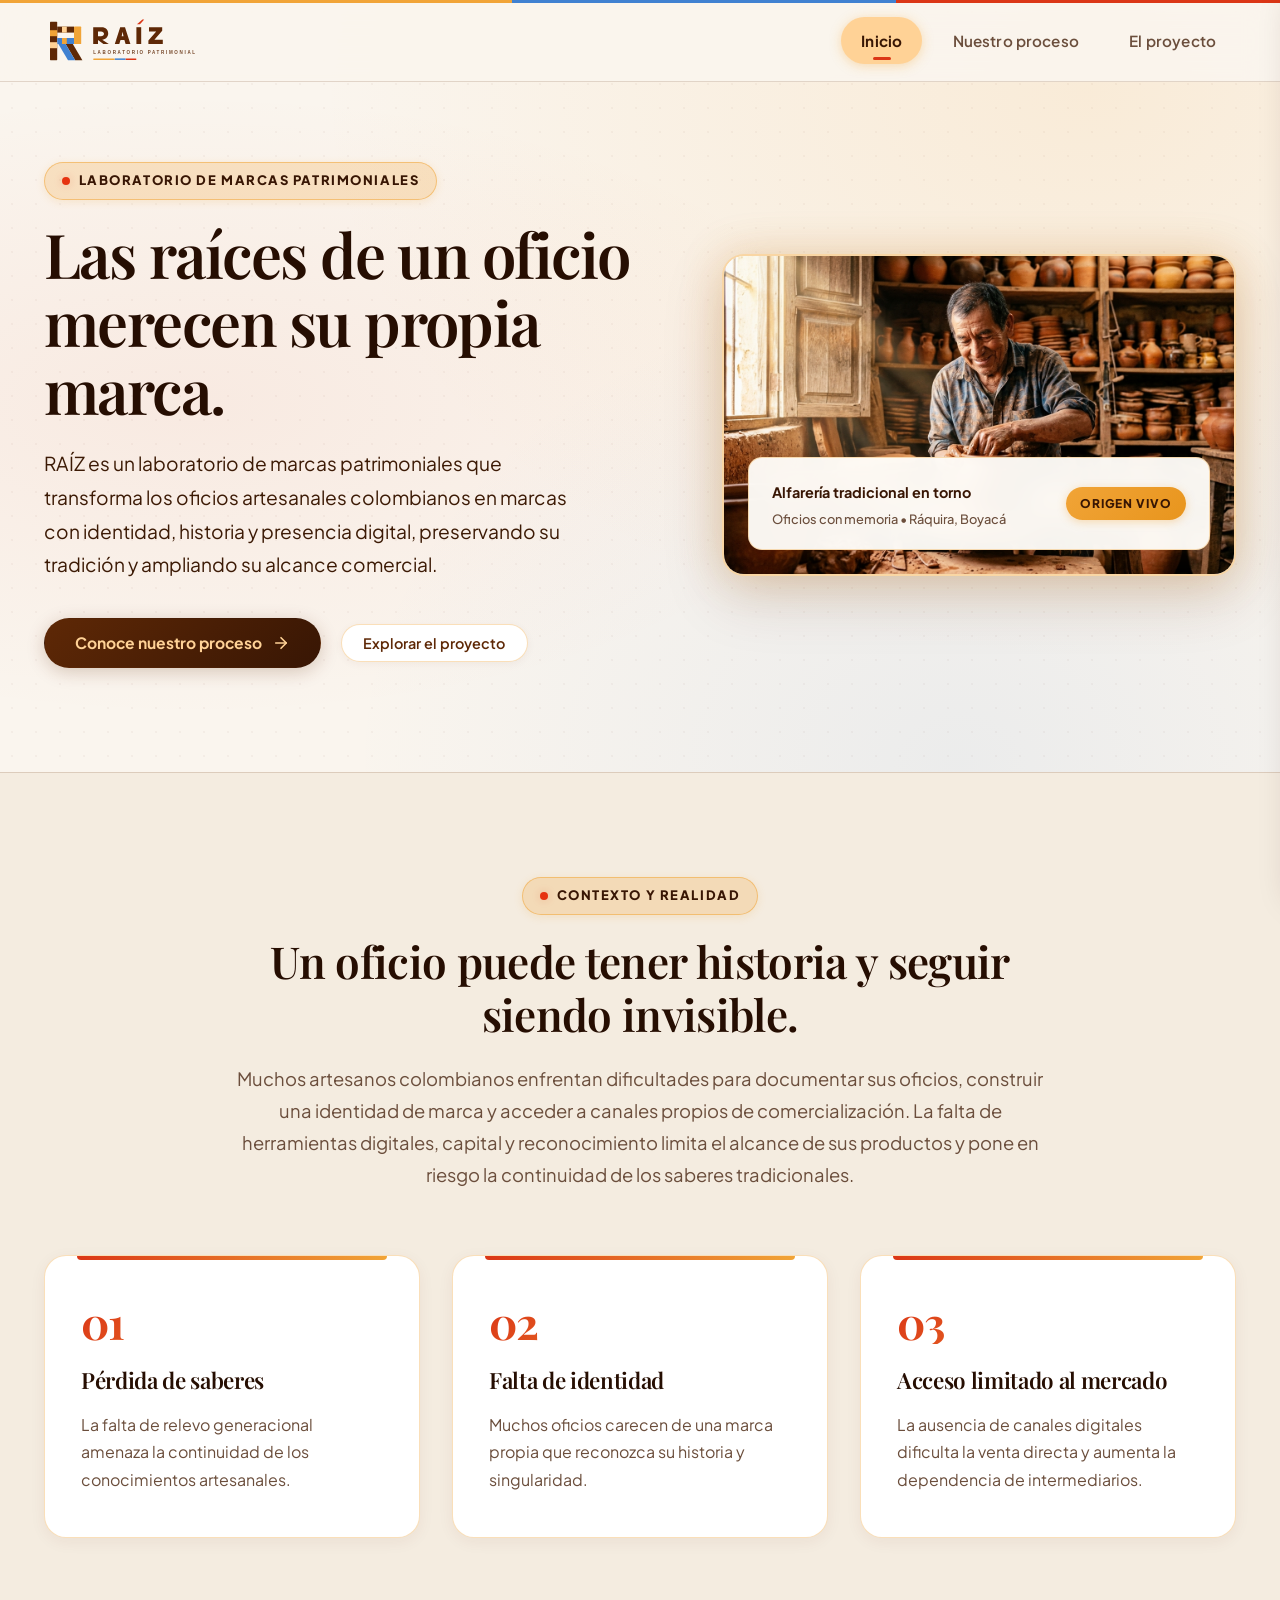
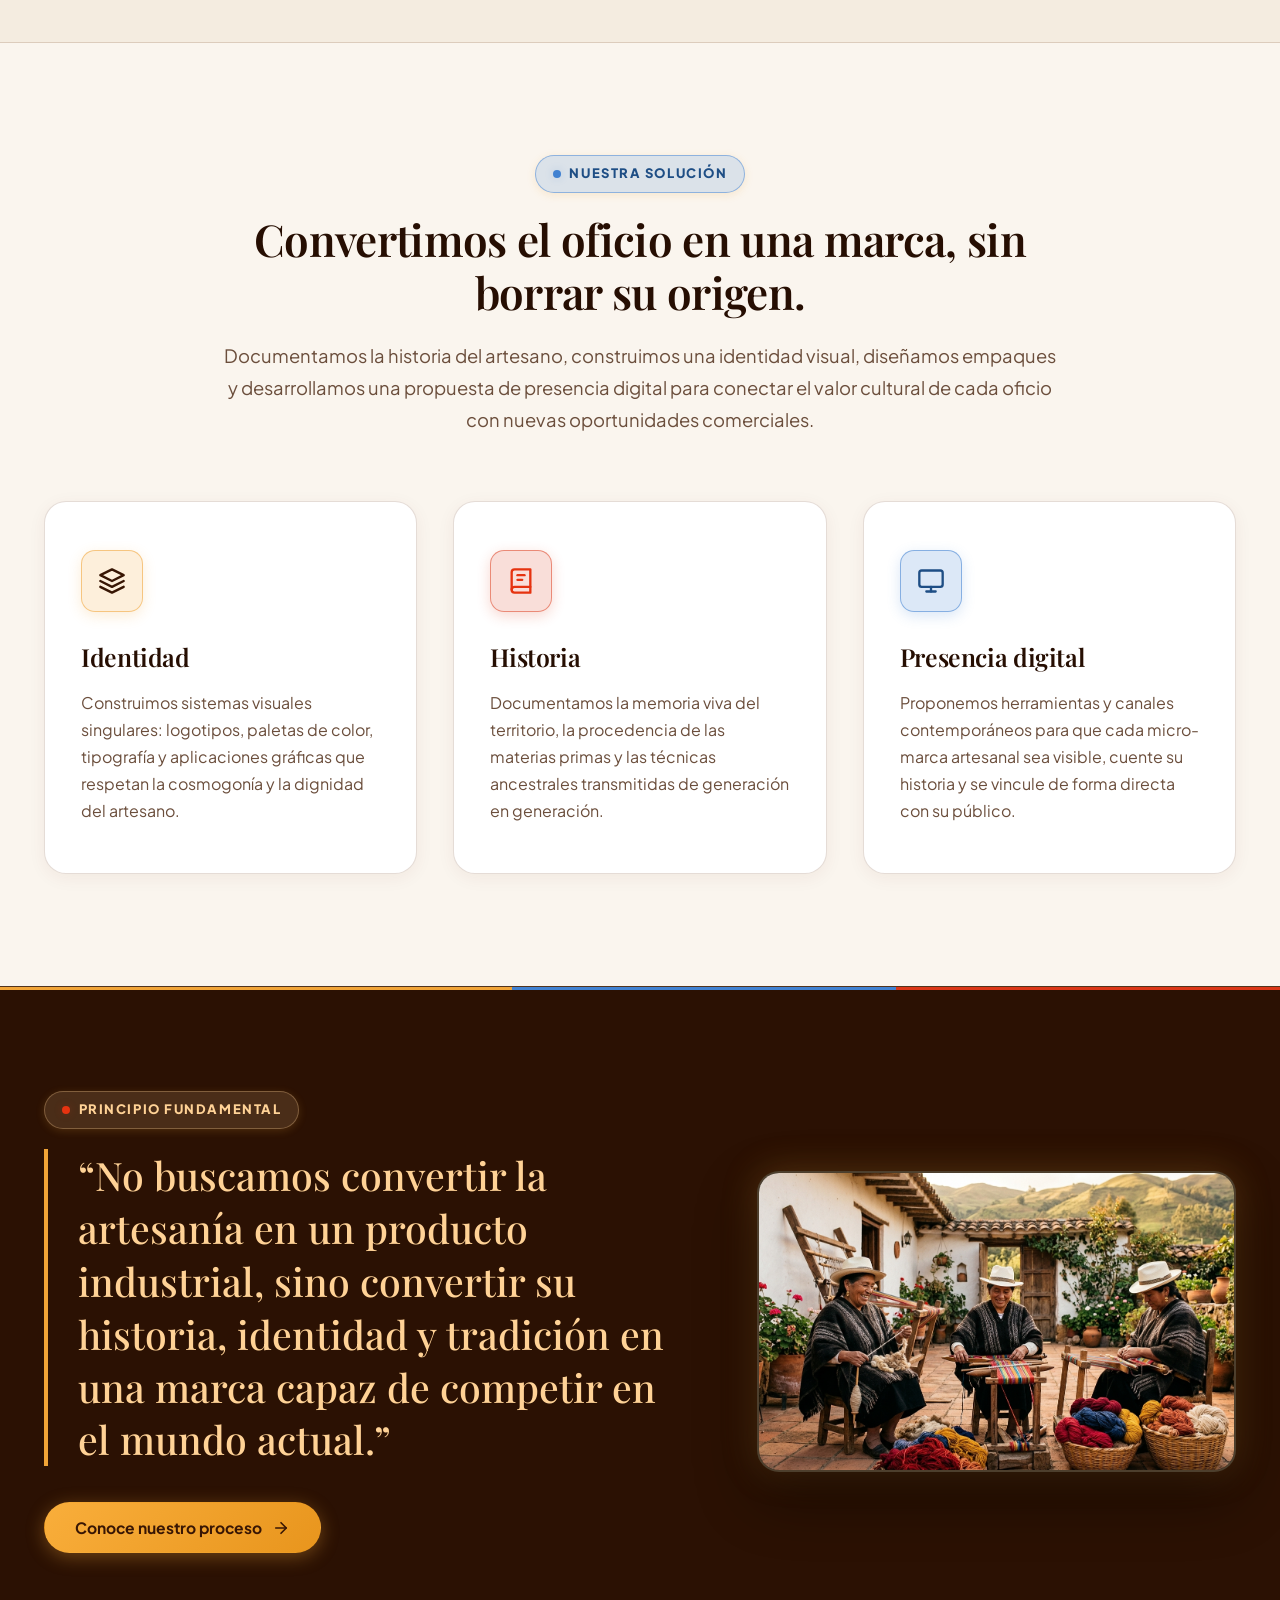
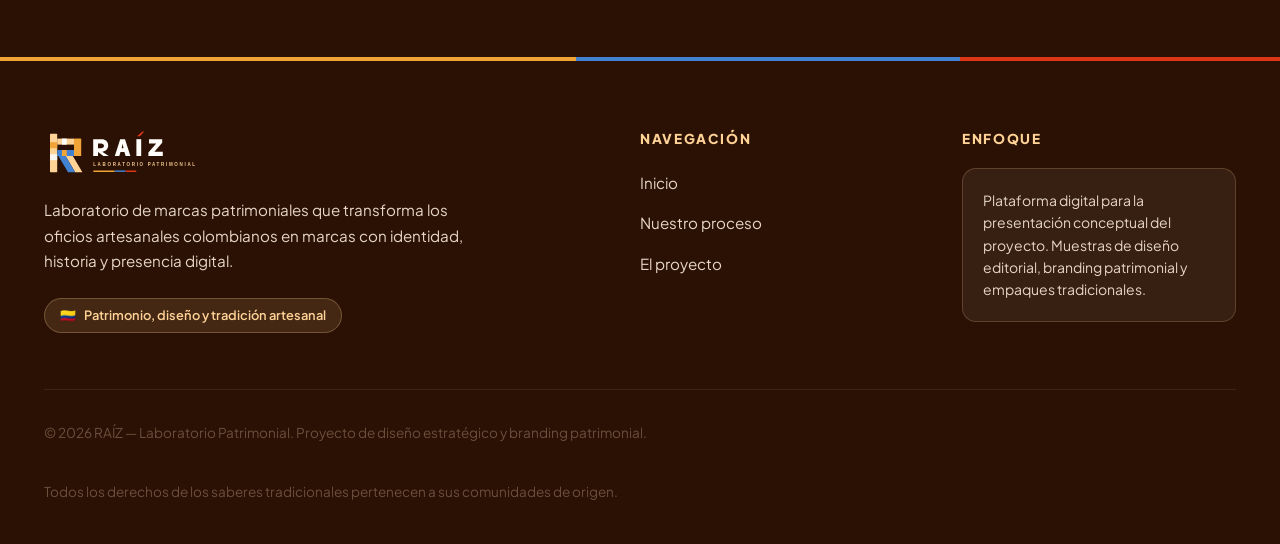
==== commit f0189838: "Nuevo contenido" ====
--- a/index.html
+++ b/index.html
@@ -92,7 +92,7 @@
 
         <div class="hero-visual">
           <div class="hero-image-frame">
-            <img src="assets/images/alfarero-torno-portada.jpg" alt="Maestro alfarero tradicional torneando una vasija de barro en su taller" width="800" height="533" loading="eager">
+            <img src="assets/images/hero-alfarero.png" alt="Maestro alfarero tradicional de Ráquira torneando una vasija de barro en su taller" width="800" height="446" loading="eager">
             <div class="hero-caption-card">
               <div>
                 <span class="hero-caption-text">Alfarería tradicional en torno</span>
@@ -235,7 +235,7 @@
         </div>
 
         <div class="manifesto-image-wrapper">
-          <img src="assets/images/tejedoras-ruana-telar.jpg" alt="Maestras artesanas colombianas tejiendo en telar tradicional con hilos de lana multicolores" width="800" height="533" loading="lazy">
+          <img src="assets/images/manifesto-tejedoras.png" alt="Maestras artesanas colombianas tejiendo en telar tradicional con hilos de lana multicolores en patio colonial andino" width="800" height="446" loading="lazy">
         </div>
       </div>
     </section>
--- a/assets/css/variables.css
+++ b/assets/css/variables.css
@@ -6,45 +6,51 @@
   --color-azul: #4081D1;
   --color-cafe: #5E2806;
   
-  /* Derived & Editorial Hues */
+  /* Vibrant & Editorial Hues */
+  --color-naranja-vibrant: #FA9A1B;
+  --color-naranja-glow: rgba(241, 164, 55, 0.28);
+  --color-rojo-vibrant: #E63310;
+  --color-rojo-glow: rgba(219, 54, 22, 0.22);
+  --color-azul-vibrant: #317DD6;
+  --color-azul-glow: rgba(64, 129, 209, 0.22);
   --color-cafe-dark: #381604;
-  --color-cafe-deep: #250E02;
-  --color-cafe-soft: #7C4018;
-  --color-naranja-soft: #F9CA80;
-  --color-crema-light: #FFF0DB;
-  --color-crema-subtle: #FAF2E6;
-  --color-azul-soft: #EBF3FC;
-  --color-rojo-soft: #FDECE9;
+  --color-cafe-deep: #220C02;
+  --color-crema-light: #FFF4E5;
+  --color-crema-card: #FCF8F2;
+  --color-crema-glow: rgba(255, 210, 150, 0.4);
   
-  /* Editorial Canvas & Backgrounds */
-  --bg-primary: #FAF6F0;
-  --bg-secondary: #F3ECE1;
-  --bg-tertiary: #E8DCCF;
+  /* Editorial Canvas & Backgrounds with Warm Vibrancy */
+  --bg-primary: #FAF5EE;
+  --bg-secondary: #F4ECE0;
+  --bg-tertiary: #EBDDCF;
   --bg-card: #FFFFFF;
-  --bg-dark: #381604;
-  --bg-dark-card: #4A1F05;
+  --bg-dark: #2B1103;
+  --bg-dark-card: #3D1905;
   
   /* Text & Foreground */
-  --text-main: #3E1B05;
-  --text-heading: #2B1102;
-  --text-muted: #725746;
-  --text-dim: #988070;
+  --text-main: #3C1A05;
+  --text-heading: #260E02;
+  --text-muted: #6B4E3C;
+  --text-dim: #947563;
   --text-light: #FFFDF9;
-  --text-light-muted: #DFCEBE;
+  --text-light-muted: #E6D5C5;
   
   /* Borders & Dividers */
-  --border-light: rgba(94, 40, 6, 0.1);
-  --border-medium: rgba(94, 40, 6, 0.18);
-  --border-strong: rgba(94, 40, 6, 0.35);
-  --border-warm: rgba(241, 164, 55, 0.3);
-  --border-dark: rgba(255, 210, 150, 0.15);
+  --border-light: rgba(94, 40, 6, 0.09);
+  --border-medium: rgba(94, 40, 6, 0.16);
+  --border-strong: rgba(94, 40, 6, 0.32);
+  --border-warm: rgba(241, 164, 55, 0.35);
+  --border-vibrant: rgba(219, 54, 22, 0.3);
+  --border-dark: rgba(255, 210, 150, 0.18);
   
-  /* Shadows */
-  --shadow-sm: 0 2px 8px rgba(94, 40, 6, 0.05);
-  --shadow-md: 0 8px 24px rgba(94, 40, 6, 0.08);
-  --shadow-lg: 0 16px 40px rgba(94, 40, 6, 0.12);
-  --shadow-xl: 0 24px 60px rgba(94, 40, 6, 0.16);
-  --shadow-inner: inset 0 2px 4px rgba(94, 40, 6, 0.06);
+  /* Shadows & Ambient Glows */
+  --shadow-sm: 0 2px 10px rgba(94, 40, 6, 0.06);
+  --shadow-md: 0 8px 24px rgba(94, 40, 6, 0.09);
+  --shadow-lg: 0 16px 42px rgba(94, 40, 6, 0.13);
+  --shadow-xl: 0 24px 60px rgba(94, 40, 6, 0.18);
+  --shadow-warm-glow: 0 12px 36px rgba(241, 164, 55, 0.22);
+  --shadow-red-glow: 0 12px 36px rgba(219, 54, 22, 0.2);
+  --shadow-blue-glow: 0 12px 36px rgba(64, 129, 209, 0.2);
 
   /* Typography */
   --font-serif: 'Playfair Display', Georgia, 'Times New Roman', serif;
@@ -53,10 +59,10 @@
   /* Layout Spacing */
   --container-max: 1240px;
   --container-wide: 1360px;
-  --header-height: 80px;
-  --radius-sm: 6px;
-  --radius-md: 12px;
-  --radius-lg: 20px;
+  --header-height: 82px;
+  --radius-sm: 8px;
+  --radius-md: 14px;
+  --radius-lg: 22px;
   --radius-pill: 9999px;
   
   /* Transitions */
--- a/assets/css/main.css
+++ b/assets/css/main.css
@@ -3,7 +3,7 @@
    Main Stylesheet: Global Layout, Navigation, Header, Footer & Components
    ========================================================================== */
 
-@import url('https://fonts.googleapis.com/css2?family=Playfair+Display:ital,wght@0,400;0,600;0,700;1,400;1,600&family=Plus+Jakarta+Sans:wght@300;400;500;600;700&display=swap');
+@import url('https://fonts.googleapis.com/css2?family=Playfair+Display:ital,wght@0,400;0,600;0,700;1,400;1,600&family=Plus+Jakarta+Sans:wght@300;400;500;600;700;800&display=swap');
 @import url('./variables.css');
 
 *, *::before, *::after {
@@ -25,8 +25,13 @@
   line-height: 1.68;
   color: var(--text-main);
   background-color: var(--bg-primary);
-  background-image: radial-gradient(rgba(94, 40, 6, 0.035) 1px, transparent 1px);
-  background-size: 24px 24px;
+  background-image: 
+    radial-gradient(ellipse at 85% 10%, rgba(241, 164, 55, 0.12) 0%, transparent 50%),
+    radial-gradient(ellipse at 15% 45%, rgba(219, 54, 22, 0.06) 0%, transparent 45%),
+    radial-gradient(ellipse at 75% 85%, rgba(64, 129, 209, 0.08) 0%, transparent 45%),
+    radial-gradient(rgba(94, 40, 6, 0.04) 1px, transparent 1px);
+  background-size: 100% 100%, 100% 100%, 100% 100%, 24px 24px;
+  background-attachment: fixed;
   min-height: 100vh;
   display: flex;
   flex-direction: column;
@@ -138,18 +143,33 @@
   top: 0;
   z-index: 100;
   height: var(--header-height);
-  background: rgba(250, 246, 240, 0.94);
-  backdrop-filter: blur(14px);
-  -webkit-backdrop-filter: blur(14px);
-  border-bottom: 1px solid var(--border-light);
+  background: rgba(250, 245, 238, 0.95);
+  backdrop-filter: blur(16px);
+  -webkit-backdrop-filter: blur(16px);
+  border-bottom: 1px solid var(--border-medium);
   display: flex;
   align-items: center;
   transition: background var(--transition-fast), box-shadow var(--transition-fast);
 }
 
+/* Vibrant top woven Colombian accent ribbon */
+.site-header::before {
+  content: '';
+  position: absolute;
+  top: 0;
+  left: 0;
+  right: 0;
+  height: 3px;
+  background: linear-gradient(90deg, 
+    var(--color-naranja) 0%, var(--color-naranja) 40%, 
+    var(--color-azul) 40%, var(--color-azul) 70%, 
+    var(--color-rojo) 70%, var(--color-rojo) 100%);
+  z-index: 101;
+}
+
 .site-header.is-scrolled {
-  background: rgba(250, 246, 240, 0.98);
-  box-shadow: 0 4px 20px rgba(94, 40, 6, 0.07);
+  background: rgba(250, 245, 238, 0.98);
+  box-shadow: 0 6px 24px rgba(94, 40, 6, 0.08);
 }
 
 .header-inner {
@@ -185,7 +205,7 @@
 .nav-list {
   display: flex;
   align-items: center;
-  gap: 0.5rem;
+  gap: 0.65rem;
   list-style: none;
 }
 
@@ -193,9 +213,9 @@
   position: relative;
   display: inline-flex;
   align-items: center;
-  padding: 0.6rem 1.15rem;
+  padding: 0.65rem 1.25rem;
   font-size: 0.95rem;
-  font-weight: 500;
+  font-weight: 600;
   color: var(--text-muted);
   border-radius: var(--radius-pill);
   transition: all var(--transition-fast);
@@ -204,14 +224,14 @@
 
 .nav-link:hover {
   color: var(--color-cafe);
-  background-color: rgba(241, 164, 55, 0.12);
+  background-color: rgba(241, 164, 55, 0.16);
 }
 
 .nav-link.active {
-  color: var(--color-cafe);
+  color: var(--color-cafe-dark);
   background-color: var(--color-crema);
   font-weight: 700;
-  box-shadow: 0 2px 8px rgba(94, 40, 6, 0.08);
+  box-shadow: 0 2px 12px rgba(241, 164, 55, 0.35);
 }
 
 .nav-link.active::after {
@@ -220,7 +240,7 @@
   bottom: 4px;
   left: 50%;
   transform: translateX(-50%);
-  width: 16px;
+  width: 18px;
   height: 2.5px;
   background-color: var(--color-rojo);
   border-radius: 2px;
@@ -257,8 +277,8 @@
   display: none;
   position: fixed;
   inset: 0;
-  background: rgba(56, 22, 4, 0.45);
-  backdrop-filter: blur(4px);
+  background: rgba(56, 22, 4, 0.5);
+  backdrop-filter: blur(6px);
   z-index: 150;
   opacity: 0;
   transition: opacity var(--transition-base);
@@ -272,7 +292,7 @@
   height: 100vh;
   background: var(--bg-primary);
   border-left: 1px solid var(--border-medium);
-  box-shadow: -8px 0 32px rgba(56, 22, 4, 0.15);
+  box-shadow: -8px 0 32px rgba(56, 22, 4, 0.18);
   z-index: 200;
   padding: 2rem 1.5rem;
   display: flex;
@@ -318,7 +338,7 @@
   display: block;
   padding: 0.85rem 1.25rem;
   font-size: 1.1rem;
-  font-weight: 500;
+  font-weight: 600;
   color: var(--text-main);
   border-radius: var(--radius-sm);
   transition: background var(--transition-fast);
@@ -327,7 +347,7 @@
 .mobile-nav-link.active {
   background: var(--color-crema);
   font-weight: 700;
-  color: var(--color-cafe);
+  color: var(--color-cafe-dark);
   border-left: 4px solid var(--color-rojo);
 }
 
@@ -349,7 +369,7 @@
   gap: 0.65rem;
   font-family: var(--font-sans);
   font-size: 0.975rem;
-  font-weight: 600;
+  font-weight: 700;
   line-height: 1;
   padding: 0.95rem 1.85rem;
   border-radius: var(--radius-pill);
@@ -361,16 +381,16 @@
 }
 
 .btn-primary {
-  background: var(--color-cafe);
+  background: linear-gradient(135deg, var(--color-cafe) 0%, var(--color-cafe-dark) 100%);
   color: var(--color-crema);
-  box-shadow: 0 4px 16px rgba(94, 40, 6, 0.18);
+  box-shadow: 0 4px 18px rgba(94, 40, 6, 0.22);
 }
 
 .btn-primary:hover {
-  background: var(--color-cafe-dark);
+  background: linear-gradient(135deg, var(--color-cafe-dark) 0%, var(--color-cafe-deep) 100%);
   color: #FFFFFF;
   transform: translateY(-2px);
-  box-shadow: 0 8px 24px rgba(94, 40, 6, 0.25);
+  box-shadow: 0 8px 28px rgba(94, 40, 6, 0.32);
 }
 
 .btn-primary svg {
@@ -381,14 +401,15 @@
 }
 
 .btn-secondary {
-  background: var(--color-naranja);
+  background: linear-gradient(135deg, #F9AE3B 0%, #E8951D 100%);
   color: var(--color-cafe-dark);
+  box-shadow: 0 4px 18px rgba(241, 164, 55, 0.35);
 }
 
 .btn-secondary:hover {
-  background: #E89B2B;
+  background: linear-gradient(135deg, #E8951D 0%, #D8820B 100%);
   transform: translateY(-2px);
-  box-shadow: 0 6px 18px rgba(241, 164, 55, 0.3);
+  box-shadow: 0 8px 26px rgba(241, 164, 55, 0.45);
 }
 
 .btn-outline {
@@ -405,48 +426,55 @@
 
 .btn-pill-light {
   background: var(--bg-card);
-  border: 1px solid var(--border-medium);
+  border: 1px solid var(--border-warm);
   color: var(--color-cafe);
-  font-size: 0.875rem;
-  padding: 0.6rem 1.25rem;
+  font-size: 0.9rem;
+  font-weight: 600;
+  padding: 0.65rem 1.35rem;
+  box-shadow: 0 2px 8px rgba(94, 40, 6, 0.05);
 }
 .btn-pill-light:hover {
   background: var(--color-crema);
   border-color: var(--color-naranja);
+  transform: translateY(-1px);
+  box-shadow: 0 4px 12px rgba(241, 164, 55, 0.25);
 }
 
 /* Badges & Section Accents */
 .section-badge {
   display: inline-flex;
   align-items: center;
-  gap: 0.5rem;
+  gap: 0.55rem;
   font-size: 0.8125rem;
-  font-weight: 700;
+  font-weight: 800;
   text-transform: uppercase;
   letter-spacing: 0.12em;
-  color: var(--color-cafe);
-  background: rgba(241, 164, 55, 0.2);
-  border: 1px solid rgba(241, 164, 55, 0.4);
-  padding: 0.4rem 0.95rem;
+  color: var(--color-cafe-dark);
+  background: rgba(241, 164, 55, 0.24);
+  border: 1px solid rgba(241, 164, 55, 0.55);
+  padding: 0.45rem 1.05rem;
   border-radius: var(--radius-pill);
   margin-bottom: 1.25rem;
+  box-shadow: 0 2px 8px rgba(241, 164, 55, 0.18);
 }
 
 .section-badge .dot {
-  width: 7px;
-  height: 7px;
-  background-color: var(--color-rojo);
+  width: 8px;
+  height: 8px;
+  background-color: var(--color-rojo-vibrant);
   border-radius: 50%;
   display: inline-block;
+  box-shadow: 0 0 8px var(--color-rojo-glow);
 }
 
 .section-badge.blue {
-  background: rgba(64, 129, 209, 0.12);
-  border-color: rgba(64, 129, 209, 0.35);
-  color: #275C9A;
+  background: rgba(64, 129, 209, 0.16);
+  border-color: rgba(64, 129, 209, 0.5);
+  color: #1E4E85;
 }
 .section-badge.blue .dot {
   background-color: var(--color-azul);
+  box-shadow: 0 0 8px var(--color-azul-glow);
 }
 
 /* ==========================================================================
@@ -457,7 +485,6 @@
   background: var(--bg-dark);
   color: var(--text-light-muted);
   padding: 4.5rem 0 2.5rem;
-  border-top: 4px solid var(--color-naranja);
   position: relative;
   overflow: hidden;
 }
@@ -469,7 +496,10 @@
   left: 0;
   right: 0;
   height: 4px;
-  background: linear-gradient(90deg, var(--color-naranja) 0%, var(--color-naranja) 50%, var(--color-azul) 50%, var(--color-azul) 75%, var(--color-rojo) 75%, var(--color-rojo) 100%);
+  background: linear-gradient(90deg, 
+    var(--color-naranja) 0%, var(--color-naranja) 45%, 
+    var(--color-azul) 45%, var(--color-azul) 75%, 
+    var(--color-rojo) 75%, var(--color-rojo) 100%);
 }
 
 .footer-top {
@@ -499,7 +529,7 @@
 .footer-col-title {
   font-family: var(--font-sans);
   font-size: 0.85rem;
-  font-weight: 700;
+  font-weight: 800;
   text-transform: uppercase;
   letter-spacing: 0.12em;
   color: var(--color-crema);
@@ -526,13 +556,13 @@
 }
 
 .footer-note-box {
-  background: rgba(255, 255, 255, 0.05);
-  border: 1px solid rgba(255, 210, 150, 0.15);
+  background: rgba(255, 255, 255, 0.06);
+  border: 1px solid rgba(255, 210, 150, 0.2);
   border-radius: var(--radius-md);
   padding: 1.25rem;
   font-size: 0.875rem;
   line-height: 1.6;
-  color: #DFCEBE;
+  color: #E6D5C5;
 }
 
 .footer-bottom {
@@ -544,19 +574,20 @@
   flex-wrap: wrap;
   gap: 1rem;
   font-size: 0.85rem;
-  color: rgba(223, 206, 190, 0.7);
+  color: rgba(230, 213, 197, 0.7);
 }
 
 .footer-heritage-pill {
   display: inline-flex;
   align-items: center;
   gap: 0.5rem;
-  background: rgba(255, 210, 150, 0.1);
-  padding: 0.3rem 0.85rem;
+  background: rgba(255, 210, 150, 0.12);
+  border: 1px solid rgba(255, 210, 150, 0.25);
+  padding: 0.35rem 0.95rem;
   border-radius: var(--radius-pill);
   color: var(--color-crema);
-  font-size: 0.785rem;
-  font-weight: 500;
+  font-size: 0.8rem;
+  font-weight: 600;
 }
 
 /* ==========================================================================
@@ -564,7 +595,7 @@
    ========================================================================== */
 @media (max-width: 900px) {
   .site-header {
-    height: 70px;
+    height: 72px;
   }
   .main-nav {
     display: none;
--- a/assets/css/editorial.css
+++ b/assets/css/editorial.css
@@ -5,24 +5,28 @@
 
 /* Page Header / Intro Banner for secondary pages */
 .page-intro-header {
-  padding: 4.5rem 0 3.5rem;
-  background: linear-gradient(180deg, rgba(255, 210, 150, 0.22) 0%, rgba(250, 246, 240, 0) 100%);
-  border-bottom: 1px solid var(--border-light);
+  padding: 5rem 0 4rem;
+  background: 
+    radial-gradient(ellipse at 80% 20%, rgba(241, 164, 55, 0.18) 0%, transparent 60%),
+    radial-gradient(ellipse at 20% 80%, rgba(219, 54, 22, 0.1) 0%, transparent 60%),
+    linear-gradient(180deg, rgba(255, 210, 150, 0.28) 0%, rgba(250, 245, 238, 0) 100%);
+  border-bottom: 1px solid var(--border-medium);
   position: relative;
 }
 
 .intro-content {
-  max-width: 820px;
+  max-width: 860px;
 }
 
 .intro-content h1 {
-  margin-bottom: 1.25rem;
+  margin-bottom: 1.35rem;
+  color: var(--text-heading);
 }
 
 .intro-content p.lead-text {
   font-size: 1.25rem;
   color: var(--text-main);
-  line-height: 1.65;
+  line-height: 1.7;
 }
 
 /* ==========================================================================
@@ -31,7 +35,7 @@
 
 /* Hero Section */
 .hero-section {
-  padding: 4.5rem 0 5.5rem;
+  padding: 5rem 0 6.5rem;
   position: relative;
   overflow: hidden;
 }
@@ -51,15 +55,17 @@
 .hero-title {
   margin-bottom: 1.5rem;
   color: var(--text-heading);
-  letter-spacing: -0.02em;
+  letter-spacing: -0.025em;
+  font-size: clamp(2.45rem, 5.2vw, 3.85rem);
+  line-height: 1.1;
 }
 
 .hero-description {
   font-size: 1.2rem;
-  line-height: 1.7;
+  line-height: 1.75;
   color: var(--text-main);
   margin-bottom: 2.25rem;
-  max-width: 540px;
+  max-width: 550px;
 }
 
 .hero-actions {
@@ -77,21 +83,22 @@
   position: relative;
   border-radius: var(--radius-lg);
   overflow: hidden;
-  box-shadow: var(--shadow-xl);
-  border: 1px solid var(--border-medium);
-  background-color: var(--color-cafe-dark);
+  box-shadow: 0 20px 60px rgba(94, 40, 6, 0.18), 0 0 40px rgba(241, 164, 55, 0.25);
+  border: 2px solid rgba(241, 164, 55, 0.45);
+  background-color: var(--bg-card);
 }
 
 .hero-image-frame img {
   width: 100%;
   height: auto;
+  aspect-ratio: 16 / 10;
   object-fit: cover;
   display: block;
   transition: transform var(--transition-slow);
 }
 
 .hero-image-frame:hover img {
-  transform: scale(1.02);
+  transform: scale(1.025);
 }
 
 .hero-caption-card {
@@ -99,13 +106,13 @@
   bottom: 1.5rem;
   left: 1.5rem;
   right: 1.5rem;
-  background: rgba(255, 253, 249, 0.94);
-  backdrop-filter: blur(10px);
-  -webkit-backdrop-filter: blur(10px);
-  padding: 1.15rem 1.35rem;
+  background: rgba(255, 253, 249, 0.96);
+  backdrop-filter: blur(12px);
+  -webkit-backdrop-filter: blur(12px);
+  padding: 1.2rem 1.45rem;
   border-radius: var(--radius-md);
-  border: 1px solid var(--border-medium);
-  box-shadow: var(--shadow-md);
+  border: 1px solid var(--border-warm);
+  box-shadow: 0 8px 24px rgba(94, 40, 6, 0.12);
   display: flex;
   align-items: center;
   justify-content: space-between;
@@ -113,54 +120,55 @@
 }
 
 .hero-caption-text {
-  font-size: 0.875rem;
-  font-weight: 600;
-  color: var(--color-cafe);
+  font-size: 0.9rem;
+  font-weight: 700;
+  color: var(--color-cafe-dark);
   line-height: 1.4;
 }
 
 .hero-caption-sub {
-  font-size: 0.775rem;
+  font-size: 0.8rem;
   color: var(--text-muted);
-  font-weight: 400;
+  font-weight: 500;
   display: block;
-  margin-top: 2px;
+  margin-top: 3px;
 }
 
 .hero-caption-pill {
-  background: var(--color-naranja);
+  background: linear-gradient(135deg, var(--color-naranja) 0%, #E8951D 100%);
   color: var(--color-cafe-dark);
-  font-size: 0.725rem;
-  font-weight: 700;
-  padding: 0.35rem 0.75rem;
+  font-size: 0.75rem;
+  font-weight: 800;
+  padding: 0.4rem 0.85rem;
   border-radius: var(--radius-pill);
   text-transform: uppercase;
-  letter-spacing: 0.05em;
+  letter-spacing: 0.08em;
   white-space: nowrap;
+  box-shadow: 0 2px 8px rgba(241, 164, 55, 0.35);
 }
 
 /* Problem Section */
 .problem-section {
-  padding: 6rem 0;
+  padding: 6.5rem 0;
   background: var(--bg-secondary);
-  border-top: 1px solid var(--border-light);
-  border-bottom: 1px solid var(--border-light);
+  border-top: 1px solid var(--border-medium);
+  border-bottom: 1px solid var(--border-medium);
   position: relative;
 }
 
 .section-header-centered {
   text-align: center;
-  max-width: 820px;
+  max-width: 840px;
   margin: 0 auto 4rem;
 }
 
 .section-header-centered h2 {
-  margin-bottom: 1.25rem;
+  margin-bottom: 1.35rem;
 }
 
 .section-header-centered p {
   font-size: 1.15rem;
-  line-height: 1.7;
+  line-height: 1.75;
 }
 
 .problem-grid {
@@ -171,10 +179,10 @@
 
 .problem-card {
   background: var(--bg-card);
-  padding: 2.5rem 2rem;
+  padding: 2.75rem 2.25rem;
   border-radius: var(--radius-lg);
-  border: 1px solid var(--border-light);
-  box-shadow: var(--shadow-sm);
+  border: 1px solid var(--border-warm);
+  box-shadow: 0 4px 16px rgba(94, 40, 6, 0.06);
   transition: transform var(--transition-base), box-shadow var(--transition-base), border-color var(--transition-base);
   position: relative;
   display: flex;
@@ -182,8 +190,8 @@
 }
 
 .problem-card:hover {
-  transform: translateY(-4px);
-  box-shadow: var(--shadow-lg);
+  transform: translateY(-5px);
+  box-shadow: 0 16px 36px rgba(94, 40, 6, 0.12), 0 0 25px rgba(241, 164, 55, 0.18);
   border-color: var(--color-naranja);
 }
 
@@ -193,37 +201,38 @@
   top: 0;
   left: 2rem;
   right: 2rem;
-  height: 3px;
-  background: var(--color-rojo);
-  border-radius: 0 0 3px 3px;
-  opacity: 0.7;
+  height: 4px;
+  background: linear-gradient(90deg, var(--color-rojo), var(--color-naranja));
+  border-radius: 0 0 4px 4px;
 }
 
 .problem-number {
   font-family: var(--font-serif);
-  font-size: 2.5rem;
+  font-size: 2.75rem;
   font-weight: 700;
-  color: var(--color-rojo);
+  background: linear-gradient(135deg, var(--color-rojo) 0%, var(--color-naranja) 100%);
+  -webkit-background-clip: text;
+  -webkit-text-fill-color: transparent;
   line-height: 1;
-  margin-bottom: 1.25rem;
+  margin-bottom: 1.35rem;
   letter-spacing: -0.03em;
 }
 
 .problem-title {
-  font-size: 1.35rem;
+  font-size: 1.4rem;
   margin-bottom: 1rem;
   color: var(--text-heading);
 }
 
 .problem-desc {
-  font-size: 0.975rem;
-  line-height: 1.65;
+  font-size: 1rem;
+  line-height: 1.7;
   color: var(--text-muted);
 }
 
 /* Value Proposition Section */
 .value-section {
-  padding: 6.5rem 0;
+  padding: 7rem 0;
   background: var(--bg-primary);
   position: relative;
 }
@@ -231,67 +240,70 @@
 .value-grid {
   display: grid;
   grid-template-columns: repeat(3, 1fr);
-  gap: 2rem;
-  margin-top: 3.5rem;
+  gap: 2.25rem;
+  margin-top: 4rem;
 }
 
 .value-pillar-card {
   background: var(--bg-card);
   border-radius: var(--radius-lg);
-  padding: 2.75rem 2.25rem;
-  border: 1px solid var(--border-light);
-  box-shadow: var(--shadow-sm);
+  padding: 3rem 2.25rem;
+  border: 1px solid var(--border-medium);
+  box-shadow: 0 4px 18px rgba(94, 40, 6, 0.06);
   position: relative;
   transition: all var(--transition-base);
   overflow: hidden;
 }
 
 .value-pillar-card:hover {
-  transform: translateY(-5px);
-  box-shadow: var(--shadow-xl);
+  transform: translateY(-6px);
+  box-shadow: 0 20px 45px rgba(94, 40, 6, 0.14), 0 0 30px rgba(241, 164, 55, 0.2);
   border-color: var(--color-naranja);
 }
 
 .value-icon-box {
-  width: 58px;
-  height: 58px;
+  width: 62px;
+  height: 62px;
   border-radius: var(--radius-md);
-  background: rgba(241, 164, 55, 0.15);
-  border: 1px solid rgba(241, 164, 55, 0.4);
+  background: rgba(241, 164, 55, 0.18);
+  border: 1px solid rgba(241, 164, 55, 0.55);
   display: flex;
   align-items: center;
   justify-content: center;
-  color: var(--color-cafe);
-  margin-bottom: 1.75rem;
+  color: var(--color-cafe-dark);
+  margin-bottom: 1.85rem;
+  box-shadow: 0 4px 14px rgba(241, 164, 55, 0.2);
 }
 
 .value-icon-box.blue {
-  background: rgba(64, 129, 209, 0.15);
-  border-color: rgba(64, 129, 209, 0.4);
-  color: #265B96;
+  background: rgba(64, 129, 209, 0.18);
+  border-color: rgba(64, 129, 209, 0.55);
+  color: #1E4E85;
+  box-shadow: 0 4px 14px rgba(64, 129, 209, 0.2);
 }
 
 .value-icon-box.red {
-  background: rgba(219, 54, 22, 0.12);
-  border-color: rgba(219, 54, 22, 0.35);
-  color: var(--color-rojo);
+  background: rgba(219, 54, 22, 0.16);
+  border-color: rgba(219, 54, 22, 0.5);
+  color: var(--color-rojo-vibrant);
+  box-shadow: 0 4px 14px rgba(219, 54, 22, 0.2);
 }
 
 .value-pillar-title {
-  font-size: 1.45rem;
-  margin-bottom: 0.85rem;
+  font-size: 1.55rem;
+  margin-bottom: 0.95rem;
   color: var(--text-heading);
 }
 
 .value-pillar-desc {
-  font-size: 0.975rem;
-  line-height: 1.65;
+  font-size: 1rem;
+  line-height: 1.7;
   color: var(--text-muted);
 }
 
 /* Closing Manifesto Banner */
 .manifesto-banner {
-  padding: 6rem 0;
+  padding: 6.5rem 0;
   background: var(--bg-dark);
   color: var(--text-light);
   position: relative;
@@ -302,16 +314,20 @@
 .manifesto-banner::before {
   content: '';
   position: absolute;
-  inset: 0;
-  background-image: radial-gradient(rgba(255, 210, 150, 0.08) 1px, transparent 1px);
-  background-size: 28px 28px;
-  pointer-events: none;
+  top: 0;
+  left: 0;
+  right: 0;
+  height: 3px;
+  background: linear-gradient(90deg, 
+    var(--color-naranja) 0%, var(--color-naranja) 40%, 
+    var(--color-azul) 40%, var(--color-azul) 70%, 
+    var(--color-rojo) 70%, var(--color-rojo) 100%);
 }
 
 .manifesto-grid {
   display: grid;
-  grid-template-columns: 1.2fr 0.8fr;
-  gap: 3.5rem;
+  grid-template-columns: 1.15fr 0.85fr;
+  gap: 4rem;
   align-items: center;
   position: relative;
   z-index: 2;
@@ -319,26 +335,29 @@
 
 .manifesto-quote {
   font-family: var(--font-serif);
-  font-size: clamp(1.65rem, 3.2vw, 2.35rem);
+  font-size: clamp(1.75rem, 3.4vw, 2.45rem);
   line-height: 1.35;
   font-weight: 500;
   color: var(--color-crema);
-  margin-bottom: 2rem;
+  margin-bottom: 2.25rem;
   border-left: 4px solid var(--color-naranja);
-  padding-left: 1.75rem;
+  padding-left: 1.85rem;
 }
 
 .manifesto-image-wrapper {
   border-radius: var(--radius-lg);
   overflow: hidden;
-  box-shadow: 0 20px 50px rgba(0, 0, 0, 0.35);
-  border: 1px solid rgba(255, 210, 150, 0.2);
+  box-shadow: 0 24px 60px rgba(0, 0, 0, 0.45), 0 0 35px rgba(241, 164, 55, 0.25);
+  border: 2px solid rgba(255, 210, 150, 0.3);
+  background-color: #000000;
 }
 
 .manifesto-image-wrapper img {
   width: 100%;
   height: 100%;
+  aspect-ratio: 16 / 10;
   object-fit: cover;
+  display: block;
 }
 
 /* ==========================================================================
@@ -347,14 +366,14 @@
 
 /* 5 Stages Sequence */
 .stages-section {
-  padding: 5.5rem 0 6.5rem;
+  padding: 6rem 0 7rem;
   position: relative;
 }
 
 .stages-flow {
   display: flex;
   flex-direction: column;
-  gap: 2.25rem;
+  gap: 2.5rem;
   margin-top: 3.5rem;
   position: relative;
 }
@@ -362,11 +381,11 @@
 .stage-step-card {
   background: var(--bg-card);
   border-radius: var(--radius-lg);
-  border: 1px solid var(--border-light);
-  padding: 2.25rem;
-  box-shadow: var(--shadow-sm);
+  border: 1px solid var(--border-medium);
+  padding: 2.5rem;
+  box-shadow: 0 4px 18px rgba(94, 40, 6, 0.06);
   display: grid;
-  grid-template-columns: 120px 1.4fr 1fr;
+  grid-template-columns: 130px 1.35fr 1.05fr;
   gap: 2.5rem;
   align-items: center;
   transition: transform var(--transition-base), box-shadow var(--transition-base), border-color var(--transition-base);
@@ -375,22 +394,21 @@
 }
 
 .stage-step-card:hover {
-  transform: translateY(-3px);
-  box-shadow: var(--shadow-lg);
+  transform: translateY(-4px);
+  box-shadow: 0 16px 38px rgba(94, 40, 6, 0.12), 0 0 25px rgba(241, 164, 55, 0.16);
   border-color: var(--color-naranja);
 }
 
 .stage-number-col {
   text-align: center;
-  border-right: 1px solid var(--border-light);
+  border-right: 1px solid var(--border-medium);
   padding-right: 1.5rem;
 }
 
 .stage-number {
   font-family: var(--font-serif);
-  font-size: 3rem;
+  font-size: 3.25rem;
   font-weight: 700;
-  color: var(--color-cafe);
   line-height: 1;
 }
 
@@ -402,35 +420,36 @@
 
 .stage-tag {
   font-size: 0.75rem;
-  font-weight: 700;
+  font-weight: 800;
   text-transform: uppercase;
   letter-spacing: 0.1em;
   color: var(--text-dim);
-  margin-top: 0.4rem;
+  margin-top: 0.5rem;
   display: block;
 }
 
 .stage-info-col h3 {
-  font-size: 1.6rem;
-  margin-bottom: 0.85rem;
+  font-size: 1.7rem;
+  margin-bottom: 0.95rem;
   color: var(--text-heading);
 }
 
 .stage-info-col p {
-  font-size: 1.05rem;
-  line-height: 1.65;
+  font-size: 1.075rem;
+  line-height: 1.7;
   color: var(--text-muted);
 }
 
 .stage-note-badge {
   display: inline-block;
-  margin-top: 0.85rem;
-  font-size: 0.8rem;
-  padding: 0.35rem 0.85rem;
-  background: rgba(64, 129, 209, 0.1);
-  color: #275C9A;
+  margin-top: 0.95rem;
+  font-size: 0.825rem;
+  padding: 0.4rem 0.95rem;
+  background: rgba(64, 129, 209, 0.14);
+  color: #1E4E85;
+  border: 1px solid rgba(64, 129, 209, 0.35);
   border-radius: var(--radius-pill);
-  font-weight: 600;
+  font-weight: 700;
 }
 
 .stage-visual-col {
@@ -439,11 +458,12 @@
 
 .stage-img-box {
   width: 100%;
-  height: 170px;
+  height: 190px;
   border-radius: var(--radius-md);
   overflow: hidden;
-  box-shadow: var(--shadow-sm);
-  border: 1px solid var(--border-light);
+  box-shadow: 0 4px 14px rgba(94, 40, 6, 0.08);
+  border: 1px solid var(--border-medium);
+  background-color: var(--bg-secondary);
 }
 
 .stage-img-box img {
@@ -454,102 +474,103 @@
 }
 
 .stage-step-card:hover .stage-img-box img {
-  transform: scale(1.05);
+  transform: scale(1.04);
 }
 
 /* Entregables Grid */
 .deliverables-section {
-  padding: 6rem 0;
+  padding: 6.5rem 0;
   background: var(--bg-secondary);
-  border-top: 1px solid var(--border-light);
-  border-bottom: 1px solid var(--border-light);
+  border-top: 1px solid var(--border-medium);
+  border-bottom: 1px solid var(--border-medium);
 }
 
 .deliverables-grid {
   display: grid;
   grid-template-columns: repeat(3, 1fr);
-  gap: 2rem;
-  margin-top: 3.5rem;
+  gap: 2.25rem;
+  margin-top: 4rem;
 }
 
 .deliverable-card {
   background: var(--bg-card);
   border-radius: var(--radius-lg);
-  padding: 2.25rem 2rem;
-  border: 1px solid var(--border-light);
-  box-shadow: var(--shadow-sm);
+  padding: 2.5rem 2rem;
+  border: 1px solid var(--border-warm);
+  box-shadow: 0 4px 16px rgba(94, 40, 6, 0.06);
   transition: all var(--transition-base);
   display: flex;
   flex-direction: column;
 }
 
 .deliverable-card:hover {
-  transform: translateY(-4px);
-  box-shadow: var(--shadow-md);
+  transform: translateY(-5px);
+  box-shadow: 0 16px 36px rgba(94, 40, 6, 0.12), 0 0 20px rgba(241, 164, 55, 0.15);
   border-color: var(--color-naranja);
 }
 
 .deliverable-icon {
-  width: 52px;
-  height: 52px;
+  width: 56px;
+  height: 56px;
   background: var(--color-crema-light);
-  border: 1px solid var(--color-crema);
+  border: 1px solid rgba(241, 164, 55, 0.5);
   border-radius: var(--radius-md);
   display: flex;
   align-items: center;
   justify-content: center;
-  color: var(--color-cafe);
-  margin-bottom: 1.5rem;
+  color: var(--color-cafe-dark);
+  margin-bottom: 1.65rem;
+  box-shadow: 0 4px 12px rgba(241, 164, 55, 0.18);
 }
 
 .deliverable-title {
-  font-size: 1.3rem;
-  margin-bottom: 0.65rem;
+  font-size: 1.35rem;
+  margin-bottom: 0.75rem;
   color: var(--text-heading);
 }
 
 .deliverable-desc {
-  font-size: 0.95rem;
-  line-height: 1.6;
+  font-size: 0.975rem;
+  line-height: 1.65;
   color: var(--text-muted);
 }
 
 /* Branding Humanizado Section */
 .workway-section {
-  padding: 6.5rem 0;
+  padding: 7rem 0;
   position: relative;
 }
 
 .workway-grid {
   display: grid;
   grid-template-columns: 1.1fr 0.9fr;
-  gap: 4rem;
+  gap: 4.5rem;
   align-items: center;
 }
 
 .workway-content h2 {
-  margin-bottom: 1.5rem;
+  margin-bottom: 1.6rem;
 }
 
 .workway-content p {
-  font-size: 1.1rem;
-  line-height: 1.7;
-  margin-bottom: 1.5rem;
+  font-size: 1.125rem;
+  line-height: 1.75;
+  margin-bottom: 1.6rem;
 }
 
 .workway-features {
   list-style: none;
-  margin: 1.75rem 0 2.25rem;
+  margin: 1.85rem 0 2.5rem;
   display: flex;
   flex-direction: column;
-  gap: 0.85rem;
+  gap: 0.95rem;
 }
 
 .workway-feature-item {
   display: flex;
   align-items: flex-start;
-  gap: 0.85rem;
-  font-size: 1rem;
+  gap: 0.95rem;
+  font-size: 1.025rem;
   color: var(--text-main);
   font-weight: 500;
 }
@@ -557,7 +578,7 @@
 .workway-feature-item svg {
   flex-shrink: 0;
   margin-top: 4px;
-  color: var(--color-rojo);
+  color: var(--color-rojo-vibrant);
 }
 
 .workway-visual {
@@ -567,13 +588,15 @@
 .workway-image-wrapper {
   border-radius: var(--radius-lg);
   overflow: hidden;
-  box-shadow: var(--shadow-xl);
-  border: 1px solid var(--border-medium);
+  box-shadow: 0 20px 50px rgba(94, 40, 6, 0.16), 0 0 35px rgba(241, 164, 55, 0.22);
+  border: 2px solid rgba(241, 164, 55, 0.45);
 }
 
 .workway-image-wrapper img {
   width: 100%;
   height: auto;
+  aspect-ratio: 16 / 10;
+  object-fit: cover;
   display: block;
 }
 
@@ -583,7 +606,7 @@
 
 /* Identity Showcase */
 .identity-section {
-  padding: 5.5rem 0 6rem;
+  padding: 6rem 0 6.5rem;
   position: relative;
 }
 
@@ -607,26 +630,26 @@
 /* Palette Swatches Card */
 .palette-container {
   background: var(--bg-card);
-  border: 1px solid var(--border-light);
+  border: 1px solid var(--border-warm);
   border-radius: var(--radius-lg);
-  padding: 2rem;
-  box-shadow: var(--shadow-sm);
+  padding: 2.25rem;
+  box-shadow: 0 4px 18px rgba(94, 40, 6, 0.06);
   margin-top: 2rem;
 }
 
 .palette-title {
   font-size: 0.85rem;
-  font-weight: 700;
+  font-weight: 800;
   text-transform: uppercase;
   letter-spacing: 0.1em;
   color: var(--text-dim);
-  margin-bottom: 1.25rem;
+  margin-bottom: 1.35rem;
 }
 
 .palette-row {
   display: grid;
   grid-template-columns: repeat(5, 1fr);
-  gap: 1rem;
+  gap: 1.15rem;
 }
 
 .swatch-card {
@@ -634,38 +657,38 @@
 }
 
 .swatch-color {
-  height: 56px;
+  height: 60px;
   border-radius: var(--radius-sm);
-  margin-bottom: 0.65rem;
-  box-shadow: inset 0 0 0 1px rgba(0,0,0,0.1);
+  margin-bottom: 0.75rem;
+  box-shadow: 0 4px 10px rgba(0,0,0,0.1), inset 0 0 0 1px rgba(0,0,0,0.12);
   transition: transform var(--transition-fast);
 }
 
 .swatch-card:hover .swatch-color {
-  transform: translateY(-3px);
+  transform: translateY(-4px) scale(1.04);
 }
 
 .swatch-name {
-  font-size: 0.8rem;
-  font-weight: 600;
+  font-size: 0.85rem;
+  font-weight: 700;
   color: var(--text-main);
   display: block;
 }
 
 .swatch-hex {
   font-family: monospace;
-  font-size: 0.725rem;
+  font-size: 0.75rem;
   color: var(--text-muted);
 }
 
 /* Isotype Geometry Display */
 .identity-showcase-box {
   background: var(--bg-card);
-  border: 1px solid var(--border-medium);
+  border: 1px solid var(--border-warm);
   border-radius: var(--radius-lg);
-  padding: 3rem 2.5rem;
+  padding: 3.25rem 2.5rem;
   text-align: center;
-  box-shadow: var(--shadow-md);
+  box-shadow: 0 12px 36px rgba(94, 40, 6, 0.1), 0 0 30px rgba(241, 164, 55, 0.15);
   position: relative;
   overflow: hidden;
 }
@@ -677,7 +700,10 @@
   left: 0;
   right: 0;
   height: 4px;
-  background: linear-gradient(90deg, var(--color-crema) 0%, var(--color-naranja) 25%, var(--color-rojo) 50%, var(--color-azul) 75%, var(--color-cafe) 100%);
+  background: linear-gradient(90deg, 
+    var(--color-crema) 0%, var(--color-naranja) 25%, 
+    var(--color-rojo) 50%, var(--color-azul) 75%, 
+    var(--color-cafe) 100%);
 }
 
 .identity-logo-large {
@@ -686,56 +712,57 @@
 }
 
 .identity-caption {
-  font-size: 0.9rem;
+  font-size: 0.925rem;
   color: var(--text-muted);
-  line-height: 1.5;
+  line-height: 1.6;
   max-width: 320px;
   margin: 0 auto;
 }
 
 /* Applications Gallery (Asymmetrical Editorial) */
 .gallery-section {
-  padding: 6.5rem 0;
+  padding: 7rem 0;
   background: var(--bg-secondary);
-  border-top: 1px solid var(--border-light);
-  border-bottom: 1px solid var(--border-light);
+  border-top: 1px solid var(--border-medium);
+  border-bottom: 1px solid var(--border-medium);
 }
 
 .gallery-notice-badge {
   display: inline-flex;
   align-items: center;
-  gap: 0.5rem;
+  gap: 0.55rem;
   background: rgba(94, 40, 6, 0.08);
-  border: 1px solid rgba(94, 40, 6, 0.15);
-  padding: 0.45rem 1.15rem;
+  border: 1px solid rgba(94, 40, 6, 0.2);
+  padding: 0.45rem 1.25rem;
   border-radius: var(--radius-pill);
-  font-size: 0.825rem;
-  font-weight: 600;
-  color: var(--color-cafe);
-  margin-top: 1rem;
+  font-size: 0.85rem;
+  font-weight: 700;
+  color: var(--color-cafe-dark);
+  margin-top: 1.25rem;
 }
 
 .editorial-gallery-grid {
   display: grid;
   grid-template-columns: repeat(12, 1fr);
-  gap: 2rem;
-  margin-top: 3.5rem;
+  gap: 2.25rem;
+  margin-top: 4rem;
 }
 
 .gallery-item {
   background: var(--bg-card);
   border-radius: var(--radius-lg);
-  border: 1px solid var(--border-light);
-  overflow: hidden;
-  box-shadow: var(--shadow-sm);
+  border: 1px solid var(--border-warm);
+  overflow: hidden;
+  box-shadow: 0 6px 20px rgba(94, 40, 6, 0.07);
   display: flex;
   flex-direction: column;
-  transition: transform var(--transition-base), box-shadow var(--transition-base);
+  transition: transform var(--transition-base), box-shadow var(--transition-base), border-color var(--transition-base);
 }
 
 .gallery-item:hover {
-  transform: translateY(-4px);
-  box-shadow: var(--shadow-lg);
+  transform: translateY(-5px);
+  box-shadow: 0 18px 45px rgba(94, 40, 6, 0.14), 0 0 25px rgba(241, 164, 55, 0.18);
+  border-color: var(--color-naranja);
 }
 
 /* Editorial asymmetric spans */
@@ -758,19 +785,19 @@
 .gallery-img-container {
   position: relative;
   overflow: hidden;
-  background-color: #EFE8DC;
+  background-color: #F8F3EB;
 }
 
 .gallery-item.col-span-8 .gallery-img-container {
-  height: 420px;
+  height: 440px;
 }
 
 .gallery-item.col-span-4 .gallery-img-container {
-  height: 320px;
+  height: 330px;
 }
 
 .gallery-item.col-span-6 .gallery-img-container {
-  height: 380px;
+  height: 390px;
 }
 
 .gallery-img-container img {
@@ -781,48 +808,49 @@
 }
 
 .gallery-item:hover .gallery-img-container img {
-  transform: scale(1.03);
+  transform: scale(1.035);
 }
 
 .gallery-category-tag {
   position: absolute;
   top: 1.25rem;
   left: 1.25rem;
-  background: rgba(255, 253, 249, 0.94);
-  backdrop-filter: blur(6px);
-  padding: 0.35rem 0.85rem;
+  background: rgba(255, 253, 249, 0.96);
+  backdrop-filter: blur(8px);
+  padding: 0.4rem 0.95rem;
   border-radius: var(--radius-pill);
   font-size: 0.75rem;
-  font-weight: 700;
+  font-weight: 800;
   text-transform: uppercase;
   letter-spacing: 0.08em;
-  color: var(--color-cafe);
-  border: 1px solid var(--border-light);
+  color: var(--color-cafe-dark);
+  border: 1px solid var(--border-warm);
+  box-shadow: 0 2px 8px rgba(94, 40, 6, 0.1);
 }
 
 .gallery-info {
-  padding: 1.5rem 1.75rem;
+  padding: 1.65rem 1.85rem;
   display: flex;
   flex-direction: column;
   flex-grow: 1;
 }
 
 .gallery-item-title {
-  font-size: 1.25rem;
-  margin-bottom: 0.5rem;
+  font-size: 1.3rem;
+  margin-bottom: 0.6rem;
   color: var(--text-heading);
 }
 
 .gallery-item-desc {
-  font-size: 0.925rem;
-  line-height: 1.55;
+  font-size: 0.95rem;
+  line-height: 1.65;
   color: var(--text-muted);
   margin-bottom: 0;
 }
 
 /* Model of Work Section */
 .model-section {
-  padding: 6.5rem 0;
+  padding: 7rem 0;
   position: relative;
 }
 
@@ -830,23 +858,23 @@
   display: grid;
   grid-template-columns: repeat(2, 1fr);
   gap: 2.5rem;
-  margin-top: 3.5rem;
+  margin-top: 4rem;
 }
 
 .model-block-card {
   background: var(--bg-card);
   border-radius: var(--radius-lg);
-  padding: 3rem 2.5rem;
-  border: 1px solid var(--border-light);
-  box-shadow: var(--shadow-sm);
+  padding: 3.25rem 2.75rem;
+  border: 1px solid var(--border-medium);
+  box-shadow: 0 6px 20px rgba(94, 40, 6, 0.06);
   position: relative;
   overflow: hidden;
   transition: all var(--transition-base);
 }
 
 .model-block-card:hover {
-  transform: translateY(-4px);
-  box-shadow: var(--shadow-lg);
+  transform: translateY(-5px);
+  box-shadow: 0 18px 45px rgba(94, 40, 6, 0.13), 0 0 25px rgba(241, 164, 55, 0.18);
   border-color: var(--color-naranja);
 }
 
@@ -860,45 +888,45 @@
 }
 
 .model-block-card.co-creation::before {
-  background: var(--color-rojo);
+  background: linear-gradient(90deg, var(--color-rojo) 0%, var(--color-naranja) 100%);
 }
 
 .model-block-card.sustainable::before {
-  background: var(--color-azul);
+  background: linear-gradient(90deg, var(--color-azul) 0%, #5EA1F0 100%);
 }
 
 .model-block-title {
-  font-size: 1.65rem;
-  margin-bottom: 1.25rem;
+  font-size: 1.75rem;
+  margin-bottom: 1.35rem;
   color: var(--text-heading);
 }
 
 .model-block-text {
-  font-size: 1.05rem;
-  line-height: 1.7;
+  font-size: 1.075rem;
+  line-height: 1.75;
   color: var(--text-muted);
-  margin-bottom: 1.75rem;
+  margin-bottom: 1.85rem;
 }
 
 .model-points-list {
   list-style: none;
   display: flex;
   flex-direction: column;
-  gap: 1rem;
+  gap: 1.15rem;
 }
 
 .model-point-item {
   display: flex;
   align-items: flex-start;
-  gap: 0.85rem;
-  font-size: 0.975rem;
+  gap: 0.95rem;
+  font-size: 1rem;
   color: var(--text-main);
-  line-height: 1.5;
+  line-height: 1.6;
 }
 
 .model-point-item svg {
   flex-shrink: 0;
-  margin-top: 3px;
+  margin-top: 4px;
   color: var(--color-naranja);
 }
 
@@ -906,7 +934,7 @@
    PAGE 3: SECCIÓN 4 - PIEZA AUDIOVISUAL (MANDATORY REQUIREMENT)
    ========================================================================== */
 .video-section {
-  padding: 6.5rem 0 7rem;
+  padding: 7rem 0 7.5rem;
   background: var(--bg-dark);
   color: var(--text-light);
   position: relative;
@@ -918,32 +946,34 @@
   content: '';
   position: absolute;
   inset: 0;
-  background-image: radial-gradient(rgba(255, 210, 150, 0.06) 1px, transparent 1px);
-  background-size: 24px 24px;
+  background-image: 
+    radial-gradient(ellipse at 50% 30%, rgba(241, 164, 55, 0.15) 0%, transparent 60%),
+    radial-gradient(rgba(255, 210, 150, 0.08) 1px, transparent 1px);
+  background-size: 100% 100%, 24px 24px;
   pointer-events: none;
 }
 
 .video-header {
   text-align: center;
-  max-width: 800px;
-  margin: 0 auto 3.5rem;
+  max-width: 820px;
+  margin: 0 auto 3.75rem;
   position: relative;
   z-index: 2;
 }
 
 .video-header h2 {
   color: var(--color-crema);
-  margin-bottom: 1.25rem;
+  margin-bottom: 1.35rem;
 }
 
 .video-header p {
   color: var(--text-light-muted);
-  font-size: 1.2rem;
-  line-height: 1.65;
+  font-size: 1.25rem;
+  line-height: 1.7;
 }
 
 .video-container {
-  max-width: 1040px;
+  max-width: 1060px;
   margin: 0 auto;
   position: relative;
   z-index: 2;
@@ -956,8 +986,8 @@
   aspect-ratio: 16 / 9;
   border-radius: var(--radius-lg);
   overflow: hidden;
-  box-shadow: 0 24px 70px rgba(0, 0, 0, 0.55);
-  border: 1px solid rgba(255, 210, 150, 0.25);
+  box-shadow: 0 24px 70px rgba(0, 0, 0, 0.6), 0 0 50px rgba(241, 164, 55, 0.2);
+  border: 2px solid rgba(255, 210, 150, 0.35);
   background-color: #000000;
 }
 
@@ -975,9 +1005,9 @@
   display: flex;
   align-items: center;
   justify-content: space-between;
-  margin-top: 1.5rem;
+  margin-top: 1.65rem;
   padding: 0 0.5rem;
-  font-size: 0.85rem;
+  font-size: 0.9rem;
   color: var(--text-light-muted);
   flex-wrap: wrap;
   gap: 1rem;
@@ -986,62 +1016,63 @@
 .video-tag {
   display: inline-flex;
   align-items: center;
-  gap: 0.5rem;
+  gap: 0.65rem;
   color: var(--color-crema);
-  font-weight: 600;
+  font-weight: 700;
 }
 
 .video-tag .play-icon {
-  width: 18px;
-  height: 18px;
-  fill: var(--color-rojo);
+  width: 20px;
+  height: 20px;
+  fill: var(--color-rojo-vibrant);
 }
 
 /* Page 3: Final Closing Section */
 .final-closing-section {
-  padding: 6.5rem 0 6rem;
+  padding: 7rem 0 6.5rem;
   background: var(--bg-primary);
   text-align: center;
   position: relative;
 }
 
 .closing-inner {
-  max-width: 820px;
+  max-width: 840px;
   margin: 0 auto;
 }
 
 .closing-isotype {
-  width: 64px;
+  width: 68px;
   height: auto;
-  margin: 0 auto 1.75rem;
+  margin: 0 auto 1.85rem;
 }
 
 .closing-heading {
-  font-size: clamp(2rem, 3.8vw, 2.85rem);
+  font-size: clamp(2.1rem, 4vw, 2.95rem);
   color: var(--text-heading);
   line-height: 1.25;
-  margin-bottom: 1.5rem;
+  margin-bottom: 1.6rem;
 }
 
 .closing-subtext {
-  font-size: 1.15rem;
-  line-height: 1.7;
+  font-size: 1.18rem;
+  line-height: 1.75;
   color: var(--text-muted);
-  margin-bottom: 2.25rem;
+  margin-bottom: 2.45rem;
 }
 
 .closing-brand-badge {
   display: inline-flex;
   align-items: center;
-  gap: 0.75rem;
-  padding: 0.65rem 1.45rem;
-  background: var(--color-crema-subtle);
+  gap: 0.85rem;
+  padding: 0.75rem 1.65rem;
+  background: var(--color-crema-card);
   border: 1px solid var(--border-warm);
   border-radius: var(--radius-pill);
-  font-weight: 700;
-  font-size: 0.9rem;
-  color: var(--color-cafe);
+  font-weight: 800;
+  font-size: 0.95rem;
+  color: var(--color-cafe-dark);
   letter-spacing: 0.05em;
+  box-shadow: 0 4px 14px rgba(241, 164, 55, 0.2);
 }
 
 /* ==========================================================================
@@ -1060,7 +1091,7 @@
     grid-column: span 2;
   }
   .stage-img-box {
-    height: 220px;
+    height: 230px;
   }
   .identity-grid {
     grid-template-columns: 1fr;
@@ -1082,7 +1113,7 @@
   .gallery-item.col-span-8 .gallery-img-container,
   .gallery-item.col-span-4 .gallery-img-container,
   .gallery-item.col-span-6 .gallery-img-container {
-    height: 320px;
+    height: 340px;
   }
 }
 
@@ -1092,18 +1123,18 @@
   .deliverables-grid,
   .model-grid {
     grid-template-columns: 1fr;
-    gap: 1.5rem;
+    gap: 1.75rem;
   }
   .palette-row {
     grid-template-columns: repeat(3, 1fr);
   }
   .stage-step-card {
     grid-template-columns: 1fr;
-    padding: 1.75rem;
+    padding: 1.85rem;
   }
   .stage-number-col {
     border-right: none;
-    border-bottom: 1px solid var(--border-light);
+    border-bottom: 1px solid var(--border-medium);
     padding-right: 0;
     padding-bottom: 1rem;
     text-align: left;
